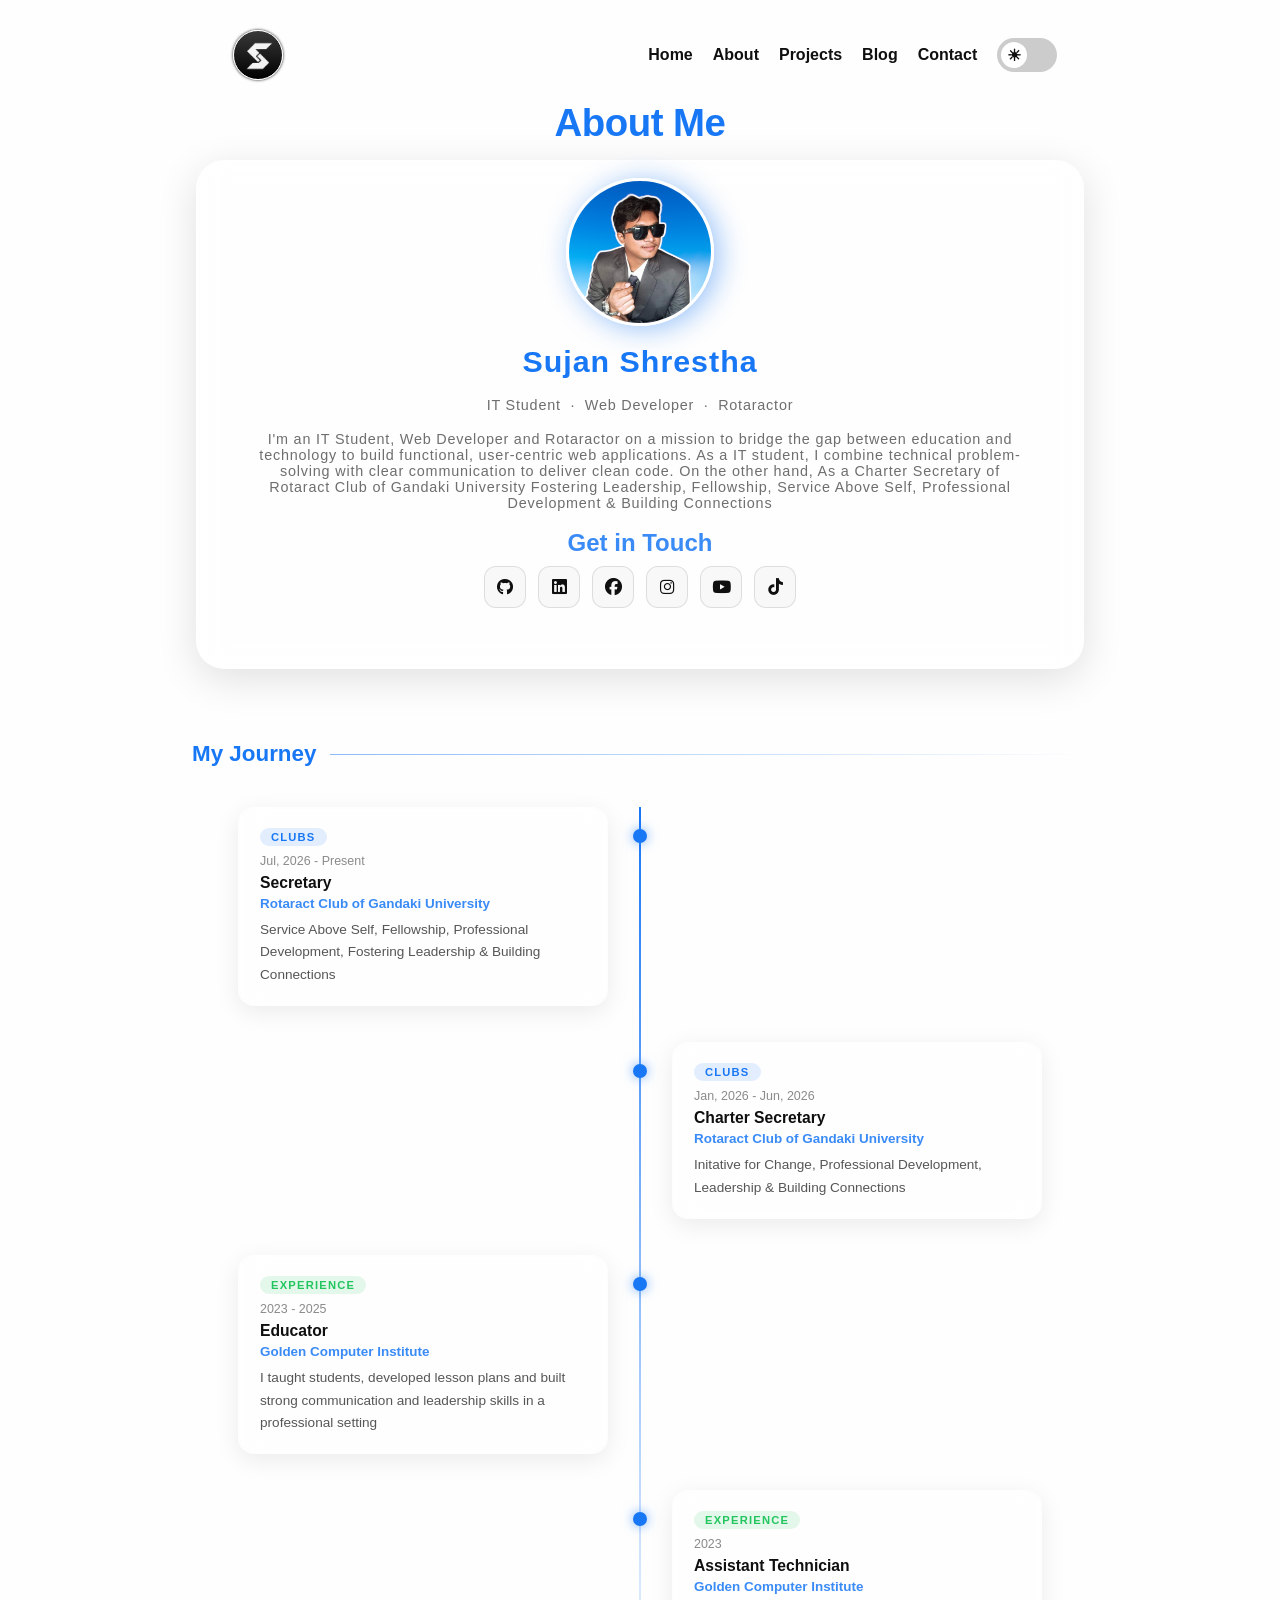
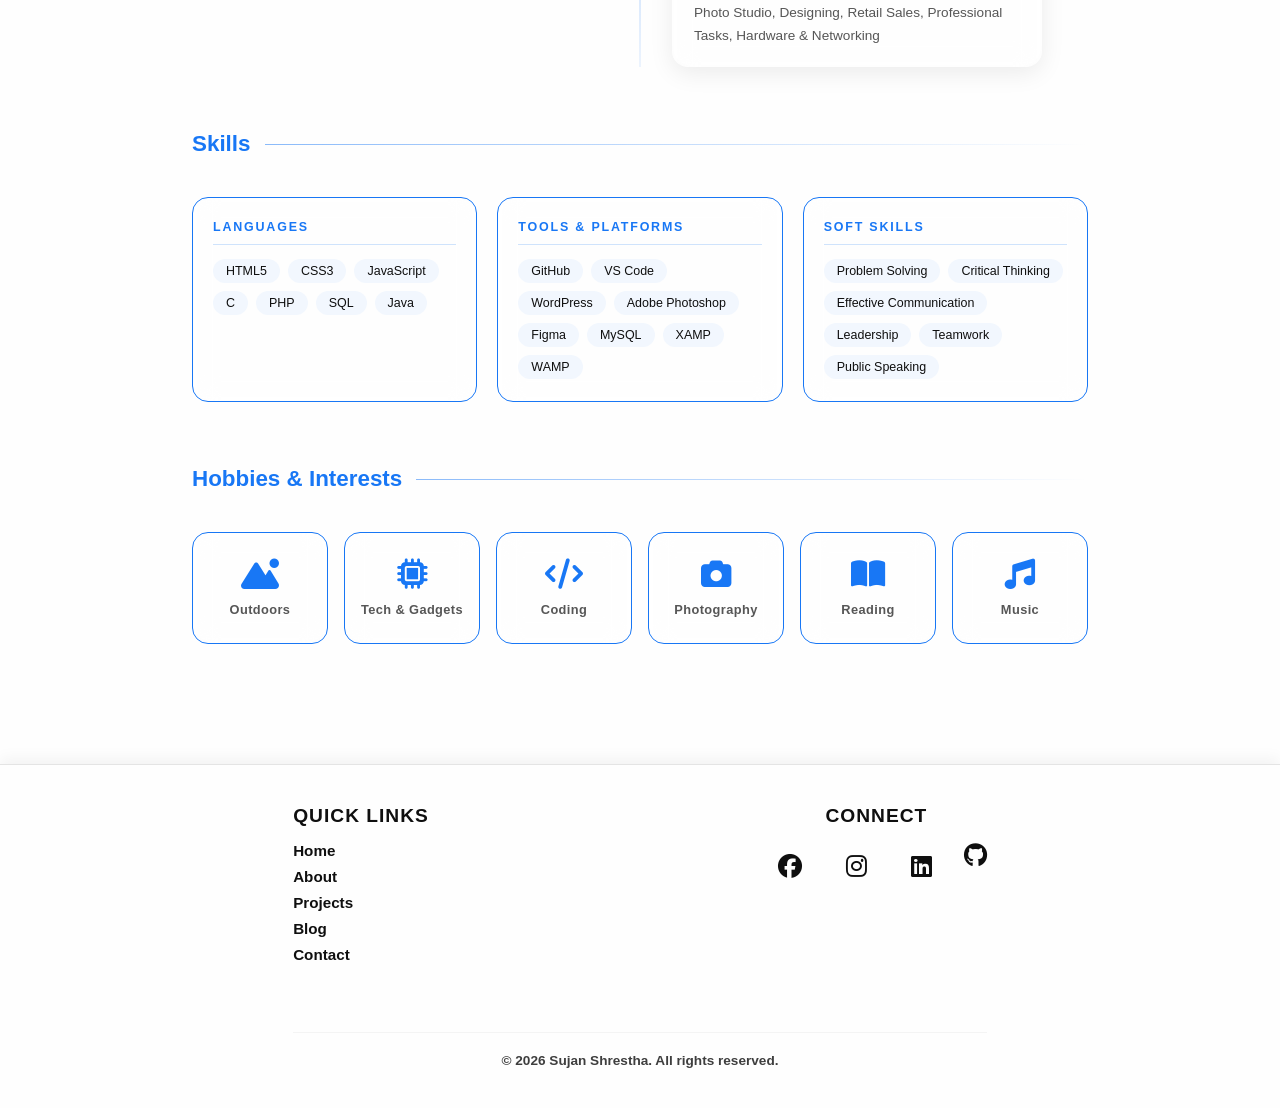
==== about.html @ b110b28b "Overall Updated" ====
<!DOCTYPE html>
<html lang="en">

<head>
    <meta charset="UTF-8">
    <meta name="viewport" content="width=device-width, initial-scale=1.0">
    <title>About | Sujan Shrestha</title>
    <meta name="description"
        content="Learn about Sujan Shrestha's education, work experience, technical training, and skills — from IT studies to web development and design.">
    <meta name="robots" content="index, follow">
    <link rel="canonical" href="https://ssujan.com.np/bio.html">

    <meta property="og:type" content="profile">
    <meta property="og:url" content="https://ssujan.com.np/bio.html">
    <meta property="og:site_name" content="Sujan Shrestha">
    <meta property="og:title" content="Sujan Shrestha | Bio, Education & Skills">
    <meta property="og:description"
        content="Learn about Sujan Shrestha's education, work experience, technical training, and skills.">
    <meta property="og:image" content="https://ssujan.com.np/assets/itssu.png">

    <meta name="twitter:card" content="summary_large_image">
    <meta name="twitter:url" content="https://ssujan.com.np/bio.html">
    <meta name="twitter:title" content="Sujan Shrestha | Bio, Education & Skills">
    <meta name="twitter:description"
        content="Learn about Sujan Shrestha's education, work experience, technical training, and skills.">
    <meta name="twitter:image" content="https://ssujan.com.np/assets/itssu.png">

    <link rel="icon" href="assets/newLogo.png">
    <link rel="stylesheet" href="style.css">
    <link rel="stylesheet" href="https://cdnjs.cloudflare.com/ajax/libs/font-awesome/6.5.1/css/all.min.css">
    <style>
        /* --- Bio Page --- */
        .bio-main {
            /* max-width: 920px; */
            margin: 0 auto;
            padding: 60px 15%;
        }

        .bio-hero {
            display: flex;
            justify-content: center;
            margin: 20px 0 72px 0;
        }

        .aboutHead {
            margin-top: -120px;
            text-align: center;
            font-weight: bold;
            font-size: 2.4rem;
            color: var(--accent-blue);
            letter-spacing: -0.5px;
            margin-bottom: 15px;
        }

        .bio-profile-card {
            display: flex;
            flex-direction: column;
            align-items: center;
            gap: 18px;
            padding: 60px 56px;
            background: rgba(255, 255, 255, 0.03);
            backdrop-filter: blur(14px);
            border: 1px solid rgba(255, 255, 255, 0.12);
            box-shadow: 0 10px 40px rgba(0, 0, 0, 0.12);
            border-radius: 28px;
            text-align: center;
            width: 100%;
            max-width: 888px;
        }

        /* Gradient ring around photo */
        .bio-avatar-ring {
            width: 148px;
            height: 148px;
            border-radius: 50%;
            box-shadow: 5px 3px 28px rgba(24, 119, 245, 0.45);
            flex-shrink: 0;
        }

        .bio-avatar-ring img {
            width: 100%;
            height: 100%;
            border-radius: 50%;
            object-fit: cover;
            border: 3px solid var(--bg-color);
            display: block;
        }

        .bio-profile-card h1 {
            font-family: Verdana, Geneva, Tahoma, sans-serif;
            font-size: 1.9rem;
            font-weight: bold;
            color: var(--accent-blue);
            letter-spacing: 1px;
            margin: 0;
        }

        .bio-tagline {
            font-size: 0.9rem;
            opacity: 0.6;
            letter-spacing: 0.8px;
            margin: 0;
        }

        /* Social icon row */
        .GetInTouch {
            font-size: 1.5rem;
            font-weight: bold;
            color: var(--accent-blue);
            font-weight: bold;
            opacity: 0.85;
            margin-bottom: -15px;
        }

        .bio-socials {
            display: flex;
            flex-wrap: wrap;
            gap: 12px;
            justify-content: center;
            margin-top: 6px;
        }

        .bio-socials a {
            display: flex;
            justify-content: center;
            align-items: center;
            width: 42px;
            height: 42px;
            border-radius: 12px;
            border: 1px solid rgba(128, 128, 128, 0.22);
            background: rgba(128, 128, 128, 0.05);
            font-size: 1.05rem;
            transition: all 0.3s ease;
            color: var(--text-color);
            font-weight: normal;
            text-decoration: none;
        }

        .bio-socials a:hover {
            transform: translateY(-4px);
            /* border-color: var(--accent-blue); */
            box-shadow: 0 6px 18px rgba(24, 119, 245, 0.28);
        }

        .bio-socials .fa-github, .fa-instagram, .fa-linkedin, .fa-youtube, .fa-facebook, .fa-tiktok {
            padding: 12px;
        }

        .bio-socials .fa-facebook:hover {
            color: var(--accent-blue);
        }

        .bio-socials .fa-linkedin:hover {
            color: var(--accent-blue);
        }

        .bio-socials .fa-youtube:hover {
            color: #ff0000;
        }

        .bio-socials .fa-github:hover {
            color: var(--text-color);
        }

        .bio-socials .fa-tiktok:hover {
            color: var(--text-color);
        }

        .bio-socials .fa-instagram:hover {
            background: linear-gradient(to right, #833ab4, #fd1d1d, #fcb045);
            -webkit-background-clip: text;
            background-clip: text;
            -webkit-text-fill-color: transparent;
        }

        /* ── Section Title ─────────────────────────── */
        .bio-section {
            margin-top: 64px;
        }

        .bio-section-title {
            font-family: Verdana, Geneva, Tahoma, sans-serif;
            font-size: 1.4rem;
            font-weight: bold;
            color: var(--accent-blue);
            margin-bottom: 40px;
            display: flex;
            align-items: center;
            gap: 14px;
        }

        .bio-section-title::after {
            content: '';
            flex: 1;
            height: 1px;
            background: linear-gradient(to right, rgba(24, 119, 245, 0.5), transparent);
        }

        /* ── Timeline ──────────────────────────────── */
        .bio-timeline {
            position: relative;
        }

        /* Center vertical line */
        .bio-timeline::before {
            content: '';
            position: absolute;
            left: 50%;
            top: 0;
            bottom: 0;
            width: 2px;
            background: linear-gradient(to bottom, var(--accent-blue), rgba(24, 119, 245, 0.08));
            transform: translateX(-50%);
        }

        .bio-timeline-item {
            display: flex;
            justify-content: flex-end;
            padding-right: calc(50% + 32px);
            margin-bottom: 36px;
            position: relative;
        }

        .bio-timeline-item:nth-child(even) {
            justify-content: flex-start;
            padding-right: 0;
            padding-left: calc(50% + 32px);
        }

        /* Dot on the line */
        .bio-timeline-item::before {
            content: '';
            position: absolute;
            left: 50%;
            top: 22px;
            width: 14px;
            height: 14px;
            border-radius: 50%;
            background: var(--accent-blue);
            box-shadow: 0 0 12px rgba(24, 119, 245, 0.6);
            transform: translateX(-50%);
            z-index: 1;
        }

        .bio-timeline-card {
            background: rgba(255, 255, 255, 0.03);
            backdrop-filter: blur(12px);
            -webkit-backdrop-filter: blur(12px);
            /* border: 1px solid rgba(255, 255, 255, 0.1); */
            border-radius: 16px;
            padding: 20px 22px;
            width: 100%;
            max-width: 370px;
            box-shadow: 0 6px 24px rgba(0, 0, 0, 0.08);
            transition: transform 0.3s ease, border-color 0.3s ease, box-shadow 0.3s ease;
        }

        .bio-timeline-card:hover {
            transform: translateY(-5px);
            border-color: var(--accent-blue);
            box-shadow: 0 14px 32px rgba(24, 119, 245, 0.2);
        }

        .bio-badge {
            display: inline-block;
            font-size: 0.7rem;
            font-weight: bold;
            letter-spacing: 1.2px;
            text-transform: uppercase;
            padding: 3px 11px;
            border-radius: 20px;
            margin-bottom: 8px;
        }

        .bio-badge-edu {
            background: rgba(24, 119, 245, 0.12);
            color: var(--accent-blue);
        }

        .bio-badge-training {
            background: rgba(131, 58, 180, 0.12);
            color: #a855f7;
        }

        .bio-badge-work {
            background: rgba(34, 197, 94, 0.12);
            color: #22c55e;
        }

        .bio-timeline-year {
            font-size: 0.78rem;
            opacity: 0.48;
            margin-bottom: 6px;
        }

        .bio-timeline-card h3 {
            font-family: Verdana, Geneva, Tahoma, sans-serif;
            font-size: 0.98rem;
            font-weight: bold;
            margin-bottom: 4px;
            color: var(--text-color);
        }

        .bio-timeline-org {
            font-size: 0.84rem;
            color: var(--accent-blue);
            font-weight: bold;
            opacity: 0.85;
            margin-bottom: 8px;
        }

        .bio-timeline-card p {
            font-size: 0.85rem;
            line-height: 1.65;
            opacity: 0.7;
            margin: 0;
        }

        /* ── Skills ────────────────────────────────── */
        .bio-skills-grid {
            display: grid;
            grid-template-columns: repeat(auto-fit, minmax(220px, 1fr));
            gap: 20px;
        }

        .bio-skill-group {
            background: rgba(255, 255, 255, 0.03);
            backdrop-filter: blur(12px);
            -webkit-backdrop-filter: blur(12px);
            border-radius: 16px;
            border: 1px solid rgba(255, 255, 255, 0.1);
            border-color: var(--accent-blue);
            padding: 22px 20px;
            transition: 0.3s ease;
        }
        
        .bio-skill-group:hover {            
            box-shadow: 0 8px 24px rgba(24, 119, 245, 0.14);
            transform: translateY(-2px);
        }
        
        .bio-skill-group h4 {
            font-family: Verdana, Geneva, Tahoma, sans-serif;
            font-size: 0.78rem;
            text-transform: uppercase;
            letter-spacing: 1.8px;
            color: var(--accent-blue);
            margin-bottom: 14px;
            padding-bottom: 10px;
            border-bottom: 1px solid rgba(24, 119, 245, 0.2);
        }

        .bio-pills {
            display: flex;
            flex-wrap: wrap;
            gap: 8px;
        }

        .bio-pill {
            font-size: 0.78rem;
            padding: 5px 13px;
            border-radius: 20px;
            /* border: 1px solid rgba(24, 119, 245, 0.28); */
            background: rgba(24, 119, 245, 0.05);
            color: var(--text-color);
            transition: all 0.22s ease;
            cursor: default;
            user-select: none;
        }

        .bio-pill:hover {
            background: rgba(24, 119, 245, 0.12);
            border-color: var(--accent-blue);
        }

        /* ── Hobbies ───────────────────────────────── */
        .bio-hobbies-grid {
            display: grid;
            grid-template-columns: repeat(auto-fit, minmax(130px, 1fr));
            gap: 16px;
        }

        .bio-hobby-card {
            background: rgba(255, 255, 255, 0.03);
            backdrop-filter: blur(12px);
            -webkit-backdrop-filter: blur(12px);
            border: 1px solid rgba(255, 255, 255, 0.1);
            border-color: var(--accent-blue);
            border-radius: 16px;
            padding: 26px 14px;
            text-align: center;
            transition: all 0.3s ease;
            cursor: default;
        }
        
        .bio-hobby-card:hover {
            box-shadow: 0 12px 28px rgba(24, 119, 245, 0.2);
            transform: translateY(-6px);
        }

        .bio-hobby-card i {
            font-size: 1.9rem;
            color: var(--accent-blue);
            margin-bottom: 12px;
            display: block;
            transition: transform 0.3s ease;
        }

        .bio-hobby-card:hover i {
            transform: scale(1.15);
        }

        .bio-hobby-card span {
            font-size: 0.8rem;
            font-weight: bold;
            opacity: 0.7;
            letter-spacing: 0.4px;
            display: block;
        }

        /* ── Scroll Animations ─────────────────────── */
        .fade-up {
            opacity: 0;
            transform: translateY(32px);
            transition: opacity 0.65s ease, transform 0.65s ease;
        }

        .fade-up.visible {
            opacity: 1;
            transform: translateY(0);
        }

        /* Staggered children */
        .stagger>* {
            opacity: 0;
            transform: translateY(20px);
            transition: opacity 0.5s ease, transform 0.5s ease;
        }

        .stagger.visible>*:nth-child(1) {
            transition-delay: 0.05s;
            opacity: 1;
            transform: translateY(0);
        }

        .stagger.visible>*:nth-child(2) {
            transition-delay: 0.12s;
            opacity: 1;
            transform: translateY(0);
        }

        .stagger.visible>*:nth-child(3) {
            transition-delay: 0.19s;
            opacity: 1;
            transform: translateY(0);
        }

        .stagger.visible>*:nth-child(4) {
            transition-delay: 0.26s;
            opacity: 1;
            transform: translateY(0);
        }

        .stagger.visible>*:nth-child(5) {
            transition-delay: 0.33s;
            opacity: 1;
            transform: translateY(0);
        }

        .stagger.visible>*:nth-child(6) {
            transition-delay: 0.40s;
            opacity: 1;
            transform: translateY(0);
        }

        .stagger.visible>*:nth-child(n+7) {
            transition-delay: 0.47s;
            opacity: 1;
            transform: translateY(0);
        }

        /* ── Dark Mode Overrides ────────────────────── */
        body.dark-mode .bio-profile-card,
        body.dark-mode .bio-timeline-card,
        body.dark-mode .bio-skill-group,
        body.dark-mode .bio-hobby-card {
            background: rgba(0, 0, 0, 0.28);
            border-color: rgba(255, 255, 255, 0.07);
        }

        /* ── Responsive — Tablet (≤ 768px) ─────────── */
        @media screen and (max-width: 768px) {
            .bio-main {
                padding: 32px 16px 64px;
            }

            .bio-profile-card {
                padding: 36px 28px;
                max-width: 100%;
            }

            /* Collapse timeline to left-side line */
            .bio-timeline::before {
                left: 24px;
                transform: none;
            }

            .bio-timeline-item,
            .bio-timeline-item:nth-child(even) {
                justify-content: flex-start;
                padding-right: 0;
                padding-left: 52px;
            }

            .bio-timeline-item::before,
            .bio-timeline-item:nth-child(even)::before {
                left: 18px;
                transform: none;
            }

            .bio-timeline-card {
                max-width: 100%;
            }

            .bio-hobbies-grid {
                grid-template-columns: repeat(auto-fit, minmax(110px, 1fr));
            }
        }

        /* Responsive — Mobile (≤ 480px) */
        @media screen and (max-width: 480px) {
            .bio-profile-card h1 {
                font-size: 1.5rem;
            }

            .bio-avatar-ring {
                width: 120px;
                height: 120px;
            }

            .bio-section-title {
                font-size: 1.15rem;
            }

            .bio-skills-grid {
                grid-template-columns: 1fr;
            }

            .bio-hobbies-grid {
                grid-template-columns: repeat(3, 1fr);
            }

            .bio-section {
                margin-top: 48px;
            }
        }
    </style>
</head>

<body>
    <div class="wrapper">
        <div id="header-placeholder"></div>

        <main class="bio-main">
            <section class="bio-hero fade-up">
                <div class="bio-profile-card">
                    <p class="aboutHead">About Me</p>
                    <div class="bio-avatar-ring">
                        <img src="assets/itssu.png" alt="Sujan Shrestha">
                    </div>
                    <h1>Sujan Shrestha</h1>
                    <p class="bio-tagline">IT Student &nbsp;·&nbsp; Web Developer &nbsp;·&nbsp; Rotaractor</p>
                    <p class="bio-tagline">I'm an IT Student, Web Developer and Rotaractor on a mission to bridge the
                        gap between education and technology to build functional, user-centric web applications. As a
                        IT student, I combine technical problem-solving with clear communication to deliver clean code.
                        On the other hand, As a Charter Secretary of Rotaract Club of Gandaki University Fostering Leadership, Fellowship, Service Above Self, Professional Development & Building Connections</p>
                        <p class="GetInTouch">Get in Touch</p>
                    <div class="bio-socials">
                        <a href="https://github.com/sujanshresthaofficial" target="_blank" title="GitHub">
                            <i class="fa-brands fa-github"></i>
                        </a>
                        <a href="https://www.linkedin.com/in/iamsujanshrestha" target="_blank" title="LinkedIn">
                            <i class="fa-brands fa-linkedin"></i>
                        </a>
                        <a href="https://www.facebook.com/mr.sujanshrestha" target="_blank" title="Facebook">
                            <i class="fa-brands fa-facebook"></i>
                        </a>                        
                        <a href="https://www.instagram.com/sujanshresthaofficial" target="_blank" title="Instagram">
                            <i class="fa-brands fa-instagram"></i>
                        </a>                        
                        <a href="https://www.youtube.com/@sujannshrestha" target="_blank" title="YouTube">
                            <i class="fa-brands fa-youtube"></i>
                        </a>  
                        <a href="https://tiktok.com/@sujan...shrestha" target="_blank" title="TikTok">
                            <i class="fa-brands fa-tiktok"></i>
                        </a>                      
                    </div>
                </div>
            </section>

            <section class="bio-section">
                <h2 class="bio-section-title fade-up">My Journey</h2>
                <div class="bio-timeline stagger">

                    <!-- Club 2 -->
                    <div class="bio-timeline-item">
                        <div class="bio-timeline-card">
                            <span class="bio-badge bio-badge-edu">Clubs</span>
                            <div class="bio-timeline-year">Jul, 2026 - Present</div>
                            <h3>Secretary</h3>
                            <div class="bio-timeline-org">Rotaract Club of Gandaki University</div>
                            <p>Service Above Self, Fellowship, Professional Development, Fostering Leadership & Building
                                Connections</p>
                        </div>
                    </div>

                    <!-- Club 1 -->
                    <div class="bio-timeline-item">
                        <div class="bio-timeline-card">
                            <span class="bio-badge bio-badge-edu">Clubs</span>
                            <div class="bio-timeline-year">Jan, 2026 - Jun, 2026</div>
                            <h3>Charter Secretary</h3>
                            <div class="bio-timeline-org">Rotaract Club of Gandaki University</div>
                            <p>Initative for Change, Professional Development, Leadership & Building Connections</p>
                        </div>
                    </div>

                    <!-- Education 3
                    <div class="bio-timeline-item">
                        <div class="bio-timeline-card">
                            <span class="bio-badge bio-badge-edu">Education</span>
                            <div class="bio-timeline-year">2025 - Present</div>
                            <h3>Bachelor of Information Technology</h3>
                            <div class="bio-timeline-org">Gandaki University</div>
                            <p>Studying core engineering principles, network administration, database management and
                                modern web technologies</p>
                        </div>
                    </div> -->

                    <!-- Education 2
                    <div class="bio-timeline-item">
                        <div class="bio-timeline-card">
                            <span class="bio-badge bio-badge-edu">Education</span>
                            <div class="bio-timeline-year">2023 - 2025</div>
                            <h3>SLC - Management</h3>
                            <div class="bio-timeline-org">Nirmal Secondary School</div>
                            <p>Completed Higher Secondary Education with a focus on Management, specializing in
                                Accounting and Computer Science</p>
                        </div>
                    </div> -->

                    <!-- Work Experience 2 -->
                    <div class="bio-timeline-item">
                        <div class="bio-timeline-card">
                            <span class="bio-badge bio-badge-work">Experience</span>
                            <div class="bio-timeline-year">2023 - 2025</div>
                            <h3>Educator</h3>
                            <div class="bio-timeline-org">Golden Computer Institute</div>
                            <p>I taught students, developed lesson plans and built strong communication and leadership
                                skills in a professional setting</p>
                        </div>
                    </div>

                    <!-- Training 2
                    <div class="bio-timeline-item">
                        <div class="bio-timeline-card">
                            <span class="bio-badge bio-badge-training">Training</span>
                            <div class="bio-timeline-year">2023</div>
                            <h3>Accounting Package</h3>
                            <div class="bio-timeline-org">Golden Computer Institute</div>
                            <p>Tally ERP, FinPro ERP, FinAcct, Excel</p>
                        </div>
                    </div> -->


                    <!-- Work Experience 1 -->
                    <div class="bio-timeline-item">
                        <div class="bio-timeline-card">
                            <span class="bio-badge bio-badge-work">Experience</span>
                            <div class="bio-timeline-year">2023</div>
                            <h3>Assistant Technician</h3>
                            <div class="bio-timeline-org">Golden Computer Institute</div>
                            <p>Photo Studio, Designing, Retail Sales, Professional Tasks, Hardware & Networking</p>
                        </div>
                    </div>

                    <!-- Training 1
                    <div class="bio-timeline-item">
                        <div class="bio-timeline-card">
                            <span class="bio-badge bio-badge-training">Training</span>
                            <div class="bio-timeline-year">2023</div>
                            <h3>Graphics Designing</h3>
                            <div class="bio-timeline-org">Golden Computer Institute</div>
                            <p>Adobe Photoshop, Macromedia FreeHand, Adobe PageMaker</p>
                        </div>
                    </div> -->

                    <!-- Education 1
                    <div class="bio-timeline-item">
                        <div class="bio-timeline-card">
                            <span class="bio-badge bio-badge-edu">Education</span>
                            <div class="bio-timeline-year">2021 - 2023</div>
                            <h3>SEE</h3>
                            <div class="bio-timeline-org">Jana Jukta Secondary School</div>
                            <p>Completed Secondary Education with specialized coursework in Accounting and Optional
                                Mathematics.</p>
                        </div>
                    </div> -->

                </div>
            </section>

            <section class="bio-section">
                <h2 class="bio-section-title fade-up">Skills</h2>
                <div class="bio-skills-grid stagger">

                    <div class="bio-skill-group">
                        <h4>Languages</h4>
                        <div class="bio-pills">
                            <span class="bio-pill">HTML5</span>
                            <span class="bio-pill">CSS3</span>
                            <span class="bio-pill">JavaScript</span>
                            <span class="bio-pill">C</span>
                            <span class="bio-pill">PHP</span>
                            <span class="bio-pill">SQL</span>
                            <span class="bio-pill">Java</span>
                        </div>
                    </div>

                    <div class="bio-skill-group">
                        <h4>Tools & Platforms</h4>
                        <div class="bio-pills">
                            <span class="bio-pill">GitHub</span>
                            <span class="bio-pill">VS Code</span>
                            <span class="bio-pill">WordPress</span>
                            <span class="bio-pill">Adobe Photoshop</span>
                            <span class="bio-pill">Figma</span>
                            <span class="bio-pill">MySQL</span>
                            <span class="bio-pill">XAMP</span>
                            <span class="bio-pill">WAMP</span>

                        </div>
                    </div>

                    <div class="bio-skill-group">
                        <h4>Soft Skills</h4>
                        <div class="bio-pills">
                            <span class="bio-pill">Problem Solving</span>
                            <span class="bio-pill">Critical Thinking</span>
                            <span class="bio-pill">Effective Communication</span>
                            <span class="bio-pill">Leadership</span>
                            <span class="bio-pill">Teamwork</span>
                            <span class="bio-pill">Public Speaking</span>
                        </div>
                    </div>

                </div>
            </section>

            <section class="bio-section">
                <h2 class="bio-section-title fade-up">Hobbies &amp; Interests</h2>
                <div class="bio-hobbies-grid stagger">

                    <div class="bio-hobby-card">
                        <i class="fa-solid fa-mountain-sun"></i>
                        <span>Outdoors</span>
                    </div>
                    <div class="bio-hobby-card">
                        <i class="fa-solid fa-microchip"></i>
                        <span>Tech & Gadgets</span>
                    </div>
                    <div class="bio-hobby-card">
                        <i class="fa-solid fa-code"></i>
                        <span>Coding</span>
                    </div>
                    <div class="bio-hobby-card">
                        <i class="fa-solid fa-camera"></i>
                        <span>Photography</span>
                    </div>
                    <div class="bio-hobby-card">
                        <i class="fa-solid fa-book-open"></i>
                        <span>Reading</span>
                    </div>
                    <div class="bio-hobby-card">
                        <i class="fa-solid fa-music"></i>
                        <span>Music</span>
                    </div>

                </div>
            </section>

        </main>

        <div id="footer-placeholder"></div>
    </div>

    <script src="javascript.js"></script>
    <script>
        /* ── Scroll-triggered Fade-up Animations ── */
        (function () {
            const targets = document.querySelectorAll('.fade-up, .stagger');

            if (!targets.length) return;

            const observer = new IntersectionObserver(
                function (entries) {
                    entries.forEach(function (entry) {
                        if (entry.isIntersecting) {
                            entry.target.classList.add('visible');
                            observer.unobserve(entry.target); // fire once
                        }
                    });
                },
                { threshold: 0.12 }
            );

            targets.forEach(function (el) {
                observer.observe(el);
            });
        })();

        // 1. Disable Right-Click (Context Menu)
        document.addEventListener('contextmenu', event => event.preventDefault());

        // 2. Block Keyboard Shortcuts for Inspect Element and View Source
        document.onkeydown = function (e) {
            // Block F12 (DevTools) 
            if (e.keyCode == 123) {
                return false;
            }

            // Block Ctrl+Shift+I (Inspect)
            if (e.ctrlKey && e.shiftKey && e.keyCode == 'I'.charCodeAt(0)) {
                return false;
            }

            // Block Ctrl+Shift+J (Console)
            if (e.ctrlKey && e.shiftKey && e.keyCode == 'J'.charCodeAt(0)) {
                return false;
            }

            // Block Ctrl+Shift+C (Element Selector)
            if (e.ctrlKey && e.shiftKey && e.keyCode == 'C'.charCodeAt(0)) {
                return false;
            }

            // Block Ctrl+U (View Source)
            if (e.ctrlKey && e.keyCode == 'U'.charCodeAt(0)) {
                return false;
            }
        };

        // 2. Disable Copy, Cut, and Paste
        document.addEventListener('copy', (e) => {
            e.preventDefault();
            alert("Copying content is disabled!");
        });
        document.addEventListener('cut', (e) => e.preventDefault());

        // 3. Block Keyboard Shortcuts
        document.onkeydown = function (e) {
            // Block F12
            if (e.keyCode == 123) return false;

            // Block Ctrl+C (Copy), Ctrl+V (Paste), Ctrl+X (Cut), Ctrl+A (Select All)
            if (e.ctrlKey && (e.keyCode === 169 || e.keyCode === 86 || e.keyCode === 88 || e.keyCode === 65)) {
                return false;
            }

            // Block Ctrl+Shift+I (Inspect)
            if (e.ctrlKey && e.shiftKey && e.keyCode == 'I'.charCodeAt(0)) return false;

            // Block Ctrl+Shift+J (Console)
            if (e.ctrlKey && e.shiftKey && e.keyCode == 'J'.charCodeAt(0)) return false;
            
            // Block Ctrl+Shift+C (Inspect)
            if (e.ctrlKey && e.shiftKey && e.keyCode == 'C'.charCodeAt(0)) return false;

            // Block Ctrl+U (View Source)
            if (e.ctrlKey && e.keyCode == 'U'.charCodeAt(0)) return false;
        };
    </script>
</body>

</html>
---- style.css ----
/* style.css */
/* --- Global Reset & Design Foundations --- */
* {
    margin: 0;
    padding: 0;
    box-sizing: border-box;
    font-family: 'Segoe UI', Tahoma, Geneva, Verdana, sans-serif;
}

:root {
    --bg-color: #fefefe;
    --text-color: #0f0f0f;
    --accent-blue: #1877f5;
    --card-bg: rgba(0, 0, 0, 0.03);
    --border-color: rgba(0, 0, 0, 0.08);
    --transition-speed: 0.3s ease;
}

body.dark-mode {
    --bg-color: #0f0f0f;
    --text-color: #fefefe;
    --accent-blue: #1877f5;
    --card-bg: rgba(255, 255, 255, 0.04);
    --border-color: rgba(255, 255, 255, 0.12);
}

body {
    background-color: var(--bg-color);
    color: var(--text-color);
    transition: background-color var(--transition-speed), color var(--transition-speed);
    overflow-x: hidden;
}

a {
    text-decoration: none;
    color: var(--text-color);
    transition: color var(--transition-speed);
}

/* --- Dark Mode Toggle Switch --- */
.switch {
    position: relative;
    display: inline-block;
    width: 60px;
    height: 34px;
}

.switch input {
    opacity: 0;
    width: 0;
    height: 0;
}

.slider {
    position: absolute;
    cursor: pointer;
    top: 0;
    left: 0;
    right: 0;
    bottom: 0;
    background-color: #ccc;
    transition: .4s;
    border-radius: 34px;
}

.slider:before {
    position: absolute;
    content: "☀︎";
    height: 26px;
    width: 26px;
    left: 4px;
    bottom: 4px;
    background-color: white;
    transition: .4s;
    border-radius: 50%;
    display: flex;
    justify-content: center;
    align-items: center;
}

input:checked+.slider:before {
    transform: translateX(26px);
    content: "⏾";
    background-color: #121212;
    color: white;
}


/* --- Desktop Header Adjustments --- */
.header {
    display: flex;
    justify-content: space-around;
    align-items: center;
    padding: 30px 40px 0;
    position: relative;
}

.logo {
    margin-left: 10px;
    height: 50px;
    width: 50px;
    border-radius: 50%;
    box-shadow: 0 0 3px var(--text-color);
    border: #fff 1px solid;
    background: linear-gradient(to bottom, #393939, #000000);
}

.navigation {
    display: flex;
    align-items: center;
    list-style: none;
    font-weight: bold;
    gap: 20px;
}

.nav li a:hover {
    color: var(--accent-blue);
}

.nav li a {
    transition: color 0.3s ease;
}


/* --- Professional Footer Styling --- */
.footer {
    margin-top: 60px;
    padding: 40px 20px;
    display: flex;
    align-items: center;
    justify-content: center;
    font-weight: bold;
    background-color: var(--bg-color);
    border-top: 1px solid rgba(0, 0, 0, 0.1);
    box-shadow: 0 -5px 15px rgba(0, 0, 0, 0.05);
}

body.dark-mode .footer {
    border-top: 1px solid rgba(255, 255, 255, 0.1);
}

.footer-container {
    max-width: 1200px;
    margin: 0 auto;
    display: flex;
    flex-wrap: wrap;
    justify-content: space-between;
    gap: 30px;
    text-align: center;
}

.footer-section h4 {
    margin-bottom: 15px;
    font-size: 1.2rem;
    text-transform: uppercase;
    letter-spacing: 1px;
}

.footer-links {
    list-style: none;
    padding: 0;
    text-align: left;
}

.footer-links li {
    margin-bottom: 8px;
}

.footer-links a {
    font-weight: bold;
    font-size: 0.95rem;
    transition: color 0.3s ease;
}

.footer-links a:hover {
    color: var(--accent-blue);
}

.footer-socials {
    display: flex;
    gap: 20px;
    justify-content: center;
    font-size: 1.5rem;
}

.footer-socials a {
    transition: transform 0.3s ease, color 0.3s ease;
}

.footer-socials a:hover {
    transform: translateY(-3px);
    color: var(--accent-blue);
}

.footer-bottom {
    width: 100%;
    margin-top: 30px;
    padding-top: 20px;
    border-top: 1px solid rgba(0, 0, 0, 0.05);
    font-size: 0.85rem;
    opacity: 0.8;
}


/* --- Emergent & Vibrant Landing Styles --- */
.hero-container {
    padding: 60px 15%;
    display: flex;
    justify-content: space-between;
    align-items: center;
    gap: 40px;
    min-height: 75vh;
}

.hero-content {
    flex: 1;
    max-width: 600px;
}

.hero-content .name {
    font-size: 3.4rem;
    font-weight: 800;
    color: var(--accent-blue);
    line-height: 1.2;
    margin: 15px 0 25px 0;
    letter-spacing: -1px;
}

.hero-content .subName {
    font-size: 1.3rem;
    font-weight: 700;
    display: flex;
    align-items: center;
}

#typewriter {
    color: var(--accent-blue);
    padding-left: 6px;
}

.cursor {
    animation: blink 0.8s infinite;
}

@keyframes blink {

    0%,
    100% {
        opacity: 1;
    }

    50% {
        opacity: 0;
    }
}

.hero-content .intro {
    font-size: 1.05rem;
    line-height: 1.7;
    opacity: 0.85;
    margin-bottom: 35px;
}

.hero-cta-group {
    display: flex;
    gap: 15px;
}

.btn-primary, .btn-secondary {
    padding: 12px 28px;
    border-radius: 30px;
    font-size: 14px;
    font-weight: bold;
    display: inline-block;
    transition: all var(--transition-speed);
}

.btn-primary {
    background-color: var(--accent-blue);
    color: #fff;
}

.btn-primary:hover {
    transform: translateY(-2px);
    box-shadow: 0 8px 20px rgba(24, 119, 245, 0.35);
}

.btn-secondary {
    border: 2px solid var(--border-color);
    color: var(--text-color);
}

.btn-secondary:hover {
    background-color: var(--card-bg);
}

.hero-image-wrapper {
    flex: 1;
    display: flex;
    justify-content: center;
}

.hero-image-blob {
    width: 380px;
    height: 380px;
    border-radius: 40% 60% 70% 30% / 40% 50% 60% 50%;
    overflow: hidden;
    box-shadow: 0 15px 35px rgba(24, 119, 245, 0.25);
    background: var(--accent-blue);
    animation: morphingBlob 8s ease-in-out infinite;
}

.hero-image-blob img {
    width: 100%;
    height: 100%;
    object-fit: cover;
}

@keyframes morphingBlob {

    0%,
    100% {
        border-radius: 40% 60% 70% 30% / 40% 50% 60% 50%;
    }

    50% {
        border-radius: 60% 40% 30% 70% / 50% 60% 40% 60%;
    }
}

/* --- What I Do / Vibrant Visual Cards Grid --- */
.vibrant-showcase-section {
    padding: 60px 15%;
    background: var(--card-bg);
}

.section-main-title {
    text-align: center;
    font-size: 1.8rem;
    letter-spacing: 2px;
    color: var(--accent-blue);
    margin-bottom: 40px;
}

.vibrant-grid {
    display: grid;
    grid-template-columns: repeat(auto-fit, minmax(280px, 1fr));
    gap: 30px;
}

.vibrant-card {
    background: var(--bg-color);
    border-radius: 20px;
    overflow: hidden;
    position: relative;
    box-shadow: 0 10px 30px rgba(0, 0, 0, 0.04);
    border: 1px solid var(--border-color);
    transition: transform var(--transition-speed), box-shadow var(--transition-speed);
}

.vibrant-card:hover {
    transform: translateY(-5px);
    box-shadow: 0 15px 35px rgba(24, 119, 245, 0.15);
}

.card-image-bg {
    height: 160px;
    background-size: cover;
    background-position: center;
    opacity: 15.15;
    filter: grayscale(30%);
}

.vibrant-card-content {
    padding: 30px;
    position: relative;
    margin-top: -60px;
}

.vibrant-card-content i {
    font-size: 2rem;
    color: var(--accent-blue);
    background: var(--bg-color);
    width: 60px;
    height: 60px;
    display: flex;
    align-items: center;
    justify-content: center;
    border-radius: 15px;
    box-shadow: 0 5px 15px rgba(0, 0, 0, 0.08);
    margin-bottom: 15px;
}

/* --- Project Showcase Section --- */
.project-showcase-section {
    padding: 80px 8%;
}

.polymorph {
    font-size: 2rem;
    text-align: center;
    margin-bottom: 40px;
    letter-spacing: 1.5px;
}

.poly {
    color: var(--text-color);
}

.morph {
    color: var(--accent-blue);
    margin-left: 8px;
}








/* --- Projects Page --- */
.container {
    padding: 60px 20px;
    text-align: center;
}

.project-container {
    display: flex;
    flex-wrap: wrap;
    justify-content: center;
    gap: 40px;
    margin-top: 50px;
}

.project-card {
    position: relative;
    padding: 30px;
    /* Soft Glassmorphism */
    background: rgba(255, 255, 255, 0.03);
    backdrop-filter: blur(12px);
    -webkit-backdrop-filter: blur(12px);
    border: 1px solid rgba(255, 255, 255, 0.1);

    /* Subtle glow instead of heavy shadow */
    box-shadow: 0 8px 32px 0 rgba(0, 0, 0, 0.3);
    border-radius: 20px;
    transition: all 0.4s cubic-bezier(0.175, 0.885, 0.32, 1.275);
    width: auto;
    overflow: hidden;
}

/* Add a subtle shine effect to the top of the card */
.project-card::before {
    content: "";
    position: absolute;
    top: 0;
    left: 0;
    width: 100%;
    height: 100%;
    background: linear-gradient(135deg, rgba(255, 255, 255, 0.1) 0%, transparent 100%);
    pointer-events: none;
}

.project-card:hover {
    transform: translateY(-10px);
    /* Neon glow effect on hover */
    box-shadow: 0 15px 30px rgba(24, 119, 245, 0.4);
}

.project-title {
    font-size: 1.5rem;
    margin-bottom: 12px;
    font-weight: bold;
    color: var(--text-color);
}

.project-description {
    font-size: 0.95rem;
    opacity: 0.8;
    line-height: 1.5;
    margin-bottom: 20px;
}

.project-link {
    display: flex;
    /* Changed from inline-block for better alignment */
    justify-content: center;
    align-items: center;
    margin: 15px auto 0;
    width: fit-content;
    color: var(--accent-blue);
    border: var(--accent-blue) 1.5px solid;
    border-radius: 12px;
    padding: 10px 20px;
    font-size: 0.9rem;
    letter-spacing: 0.5px;
    text-transform: uppercase;
    transition: all 0.3s ease;
    background: transparent;
}

.project-link:hover {
    background-color: var(--accent-blue);
    color: #ffffff;
    /* Contrast better with blue than --bg-color */
    box-shadow: 0 5px 15px rgba(24, 119, 245, 0.4);
    transform: scale(1.05);
}

/* Dark Mode adjustment for cards */
body.dark-mode .project-card {
    background: rgba(15, 15, 15, 0.6);
    border: 1px solid rgba(255, 255, 255, 0.05);
}







/* --- Creative Platform & Poetry Hub Styles --- */
.creative-main-container {
    padding: 40px 8% 80px;
    max-width: 1200px;
    margin: 0 auto;
}

.creative-header-intro {
    text-align: center;
    margin-bottom: 50px;
}

.creative-header-intro h1 {
    font-size: 2.5rem;
    color: var(--accent-blue);
    letter-spacing: -0.5px;
    margin-bottom: 15px;
}

.creative-header-intro p {
    font-size: 1.1rem;
    opacity: 0.8;
    max-width: 600px;
    margin: 0 auto 30px;
    line-height: 1.6;
}

.creative-filter-bar {
    display: flex;
    justify-content: center;
    gap: 12px;
}

.filter-btn {
    padding: 8px 22px;
    border-radius: 20px;
    border: 1px solid var(--border-color);
    background: transparent;
    color: var(--text-color);
    cursor: pointer;
    font-weight: 600;
    transition: all var(--transition-speed);
}

.filter-btn.active,
.filter-btn:hover {
    background: var(--accent-blue);
    color: #fff;
    border-color: var(--accent-blue);
}

.creative-gallery-grid {
    display: grid;
    grid-template-columns: repeat(auto-fit, minmax(340px, 1fr));
    gap: 30px;
}

.creative-post-card {
    background: var(--card-bg);
    border: 1px solid var(--border-color);
    border-radius: 18px;
    overflow: hidden;
    display: flex;
    flex-direction: column;
}

.post-media-box {
    height: 200px;
    position: relative;
    overflow: hidden;
}

.post-media-box img {
    width: 100%;
    height: 100%;
    object-fit: cover;
    transition: transform var(--transition-speed);
}

.creative-post-card:hover .post-media-box img {
    transform: scale(1.04);
}

.post-category-tag {
    position: absolute;
    top: 15px;
    left: 15px;
    background: var(--accent-blue);
    color: #fff;
    padding: 4px 14px;
    font-size: 0.75rem;
    font-weight: 700;
    border-radius: 30px;
    text-transform: uppercase;
}

.post-body-info {
    padding: 25px;
    display: flex;
    flex-direction: column;
    flex: 1;
}

.post-meta-timeline {
    display: flex;
    gap: 15px;
    font-size: 0.8rem;
    opacity: 0.6;
    margin-bottom: 12px;
}

.post-body-info h3 {
    font-size: 1.3rem;
    margin-bottom: 10px;
    line-height: 1.4;
}

.post-snippet-preview {
    font-size: 0.92rem;
    line-height: 1.6;
    opacity: 0.8;
    margin-bottom: 20px;
    flex: 1;
}

.btn-read-more {
    background: transparent;
    border: none;
    color: var(--accent-blue);
    font-weight: 700;
    cursor: pointer;
    display: inline-flex;
    align-items: center;
    gap: 6px;
    align-self: flex-start;
}

/* --- Elegant Reading Overlay Modal --- */
.creative-modal-overlay {
    position: fixed;
    top: 0;
    left: 0;
    width: 100%;
    height: 100%;
    background: rgba(0, 0, 0, 0.6);
    backdrop-filter: blur(5px);
    display: flex;
    align-items: center;
    justify-content: center;
    opacity: 0;
    pointer-events: none;
    transition: opacity var(--transition-speed);
    z-index: 1000;
}

.creative-modal-overlay.active-target {
    opacity: 1;
    pointer-events: auto;
}

.creative-modal-window {
    background: var(--bg-color);
    border: 1px solid var(--border-color);
    padding: 40px;
    border-radius: 24px;
    max-width: 600px;
    width: 90%;
    max-height: 85vh;
    overflow-y: auto;
    position: relative;
}

.close-modal-trigger {
    position: absolute;
    top: 20px;
    right: 25px;
    font-size: 2rem;
    cursor: pointer;
    opacity: 0.6;
}

.close-modal-trigger:hover {
    opacity: 1;
}

.modal-header-meta {
    display: flex;
    align-items: center;
    gap: 15px;
    margin-bottom: 15px;
}

.modal-divider {
    border: none;
    height: 1px;
    background: var(--border-color);
    margin: 20px 0;
}

.modal-text-content {
    font-size: 1.05rem;
    line-height: 1.8;
    opacity: 0.9;
}







/* --- Contact Page --- */
.contact-getInTouch {
    display: flex;
    flex-wrap: wrap;
    align-items: center;
    justify-content: center;
    gap: 50px;
    padding: 40px;
}

.with-contactSujanShrestha {
    margin-top: 60px;
    display: flex;
    justify-content: center;
    font-weight: bold;
    font-size: 30px;
}

.contactPageHead {
    display: flex;
    justify-content: center;
    padding: 20px;
    font-size: 25px;
    font-weight: bold;
}

form {
    padding: 40px;
    border-radius: 20px;
    box-shadow: 0 0 15px var(--accent-blue);
    background: rgba(255, 255, 255, 0.02);
    backdrop-filter: blur(10px);
    -webkit-backdrop-filter: blur(10px);
    border: 1px solid rgba(255, 255, 255, 0.1);
    box-shadow: 0 15px 35px rgba(0, 0, 0, 0.2), 0 0 15px rgba(24, 119, 245, 0.2);
    display: flex;
    flex-direction: column;
    gap: 15px;
    transition: box-shadow 0.3s ease;
}

form:focus-within {
    box-shadow: 0 15px 35px rgba(0, 0, 0, 0.3),
        0 0 25px rgba(24, 119, 245, 0.4);
}

form input {
    padding: 14px;
    width: 330px;
    border: 1px solid rgba(128, 128, 128, 0.3);
    border-radius: 12px;
    background: rgba(255, 255, 255, 0.05);
    color: var(--text-color);
    font-size: 1rem;
    transition: all 0.3s cubic-bezier(0.4, 0, 0.2, 1);
}

/* --- New Phone Input Layout Styles --- */

/* Ensures the phone container stays the exact width of your other form inputs */
.phone-row-wrapper {
    width: 330px;
}

/* Replicates your form input style onto a unified container */
.phone-container {
    display: flex;
    align-items: center;
    border: 1px solid rgba(128, 128, 128, 0.3);
    border-radius: 12px;
    background: rgba(255, 255, 255, 0.05);
    transition: all 0.3s cubic-bezier(0.4, 0, 0.2, 1);
    box-sizing: border-box;
}

/* Strips styling off the select box to blend cleanly */
.phone-container select {
    background: transparent;
    color: var(--text-color, #ffffff);
    border: none;
    outline: none;
    font-size: 1rem;
    padding: 14px 0 14px 14px;
    cursor: pointer;
}

/* Ensures select options are legible even against dark themes */
.phone-container select option {
    background-color: #1e293b;
    color: #ffffff;
}

/* Cleans up the inner input field inside the container */
.phone-container input {
    background: transparent !important;
    border: none !important;
    border-radius: 0 !important;
    padding: 14px !important;
    width: 100% !important;
    transform: none !important;
    box-shadow: none !important;
}

/* Moves your smooth focus effect to the container wrapper */
.phone-container:focus-within {
    outline: none;
    border-color: var(--accent-blue);
    background: rgba(24, 119, 245, 0.05);
    transform: translateY(-2px);
    box-shadow: 0 5px 15px rgba(24, 119, 245, 0.2);
}

form textarea {
    padding: 14px;
    min-width: 330px;
    max-width: 330px;
    min-height: 50px;
    resize: none;
    field-sizing: content;
    border: 1px solid rgba(128, 128, 128, 0.3);
    border-radius: 12px;
    background: rgba(255, 255, 255, 0.05);
    color: var(--text-color);
    font-size: 1rem;
    transition: all 0.3s cubic-bezier(0.4, 0, 0.2, 1);
}

.char-count {
    display: flex;
    justify-content: right;
    align-items: center;
    padding: 5px;
}

.warning-msg {
    margin-top: 5px;
    margin-right: 45%;
    display: none;
    color: #ffa500;
    opacity: 0.8;
    font-size: 0.8rem;
    font-weight: bold;
    transition: color 0.3s ease;
}

.reach-msg {
    margin-top: 5px;
    margin-right: 45%;
    display: none;
    color: #ff4d4d;
    opacity: 0.8;
    font-size: 0.8rem;
    font-weight: bold;
    transition: color 0.3s ease;
}

.char-counter {
    font-size: 0.8rem;
    text-align: right;
    margin-top: 5px;
    color: var(--accent-blue);
    font-weight: bold;
    opacity: 0.8;
    margin-bottom: 0px;
    transition: color 0.3s ease;
}

form input:focus,
form textarea:focus {
    outline: none;
    border-color: var(--accent-blue);
    background: rgba(24, 119, 245, 0.05);
    transform: translateY(-2px);
    box-shadow: 0 5px 15px rgba(24, 119, 245, 0.2);
}

.button-submit {
    display: flex;
    justify-content: center;
    margin-top: 10px;
}

.submit {
    cursor: pointer;
    padding: 14px 40px;
    border: none;
    border-radius: 12px;
    background: linear-gradient(135deg, var(--accent-blue), #60a5fa);
    color: #ffffff;
    font-weight: bold;
    font-size: 1rem;
    letter-spacing: 1px;
    transition: all 0.4s ease;
    box-shadow: 0 4px 15px rgba(24, 119, 245, 0.3);
}

.submit:hover {
    transform: translateY(-3px) scale(1.02);
    box-shadow: 0 8px 25px rgba(24, 119, 245, 0.5);
    filter: brightness(1.1);
}

.submit:active {
    transform: translateY(0) scale(0.98);
}

/* --- Clean Responsive Breakpoints --- */
@media (max-width: 968px) {
    .hero-container {
        flex-direction: column-reverse;
        text-align: center;
        padding-top: 20px;
    }

    .hero-content {
        display: flex;
        flex-direction: column;
        align-items: center;
    }

    .hero-cta-group {
        justify-content: center;
    }

    .hero-image-blob {
        width: 280px;
        height: 280px;
    }

    .hero-content .name {
        font-size: 2.4rem;
    }
}

@media (max-width: 768px) {
    .header {
        padding: 15px 5%;
    }

    .menu-toggle {
        display: block;
        cursor: pointer;
    }

    .nav {
        position: fixed;
        right: -100%;
        top: 0;
        width: 280px;
        height: 100vh;
        background: var(--bg-color);
        border-left: 1px solid var(--border-color);
        display: flex;
        flex-direction: column;
        justify-content: center;
        align-items: center;
        transition: 0.4s cubic-bezier(0.1, 0.9, 0.2, 1);
    }

    .nav.active {
        right: 0;
    }

    .navigation {
        flex-direction: column;
        gap: 30px;
    }
}

/* --- Desktop Reset --- */
.menu-toggle {
    display: none;
    flex-direction: column;
    cursor: pointer;
    gap: 6px;
    z-index: 1100;
    /* Ensure it's above the menu drawer */
}

.bar {
    width: 30px;
    height: 3px;
    background-color: var(--text-color);
    transition: all 0.3s ease;
    border-radius: 2px;
}

/* --- Mobile Menu & Glass Effect --- */
@media screen and (max-width: 768px) {
    .hero-container {
        flex-direction: column-reverse;
        text-align: start;
    }

    .header {
        flex-direction: column;
        gap: 20px;
        padding: 20px;
        /* Tighter padding for mobile */
    }

    .logo {
        position: absolute;
        top: 20px;
        left: 20px;
    }

    .menu-toggle {
        display: flex;
        position: absolute;
        /* Scrolls with the page by default */
        top: 30px;
        right: 30px;
        z-index: 1100;
        transition: transform 0.3s ease;
    }

    /* When menu is open, make the CROSS stay constant */
    .menu-toggle.active {
        position: fixed;
    }

    .nav {
        position: fixed;
        right: -100%;
        top: 0;
        width: 280px;
        height: 100vh;
        border-radius: 1rem;
        /* Glassmorphism Effect */
        background: rgba(255, 255, 255, 0.1);
        backdrop-filter: blur(15px);
        -webkit-backdrop-filter: blur(15px);
        border-left: 1px solid rgba(255, 255, 255, 0.2);
        display: flex;
        flex-direction: column;
        justify-content: center;
        align-items: center;
        transition: 0.5s cubic-bezier(0.77, 0.2, 0.05, 1.0);
        z-index: 1000;
    }

    .nav li a {
        transition: color 0.3s ease;
    }

    .nav li a:hover {
        color: var(--accent-blue);
    }

    body.dark-mode .nav {
        background: rgba(0, 0, 0, 0.6);
        border-left: 1px solid rgba(255, 255, 255, 0.1);
    }

    .nav.active {
        right: 0;
    }

    .navigation {
        flex-direction: column;
        gap: 30px;
        align-items: flex-start;
    }

    .bar {
        background-color: var(--text-color);
    }

    .getInTouchh {
        height: 390px;
        width: 475px;
    }
}

    /* --- Smooth Cross Animation --- */
    .menu-toggle.active .bar:nth-child(2) {
        opacity: 0;
    }

    .menu-toggle.active .bar:nth-child(1) {
        transform: translateY(9px) rotate(45deg);
    }

    .menu-toggle.active .bar:nth-child(3) {
        transform: translateY(-9px) rotate(-45deg);
    }
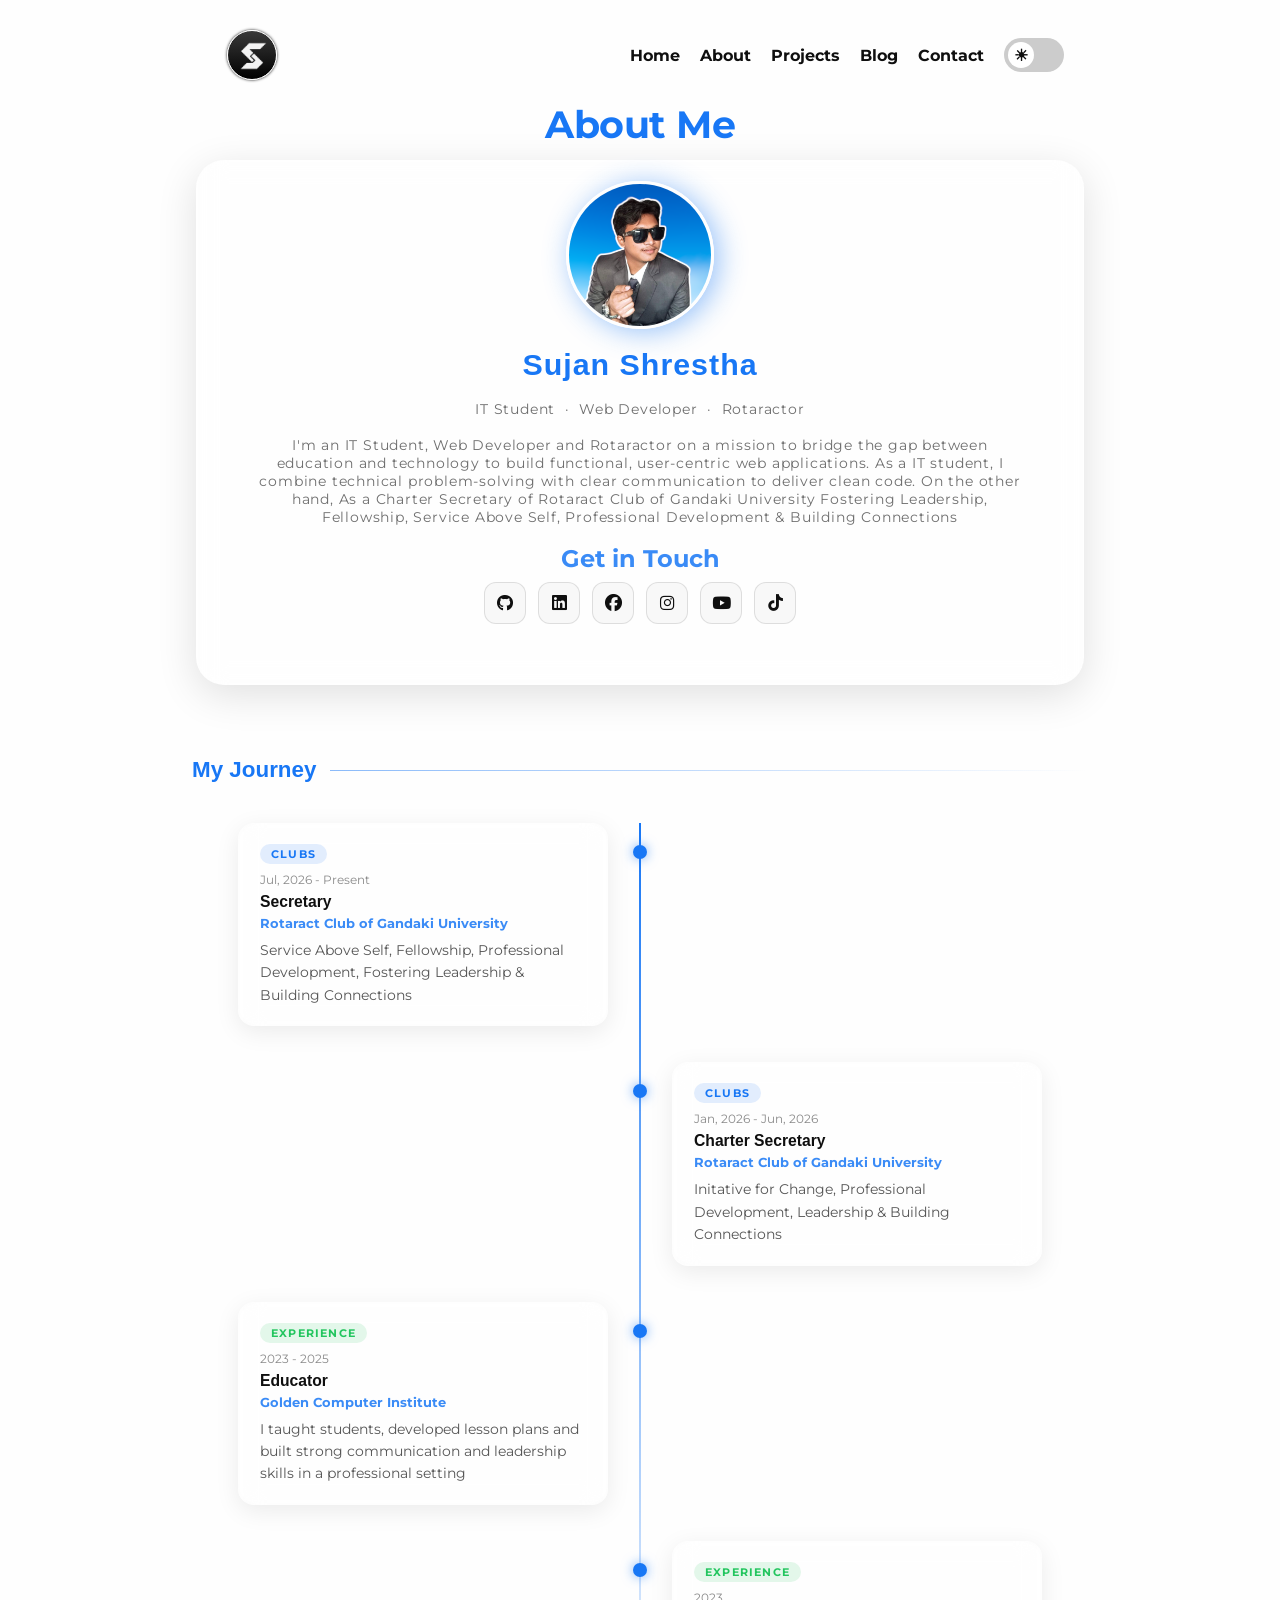
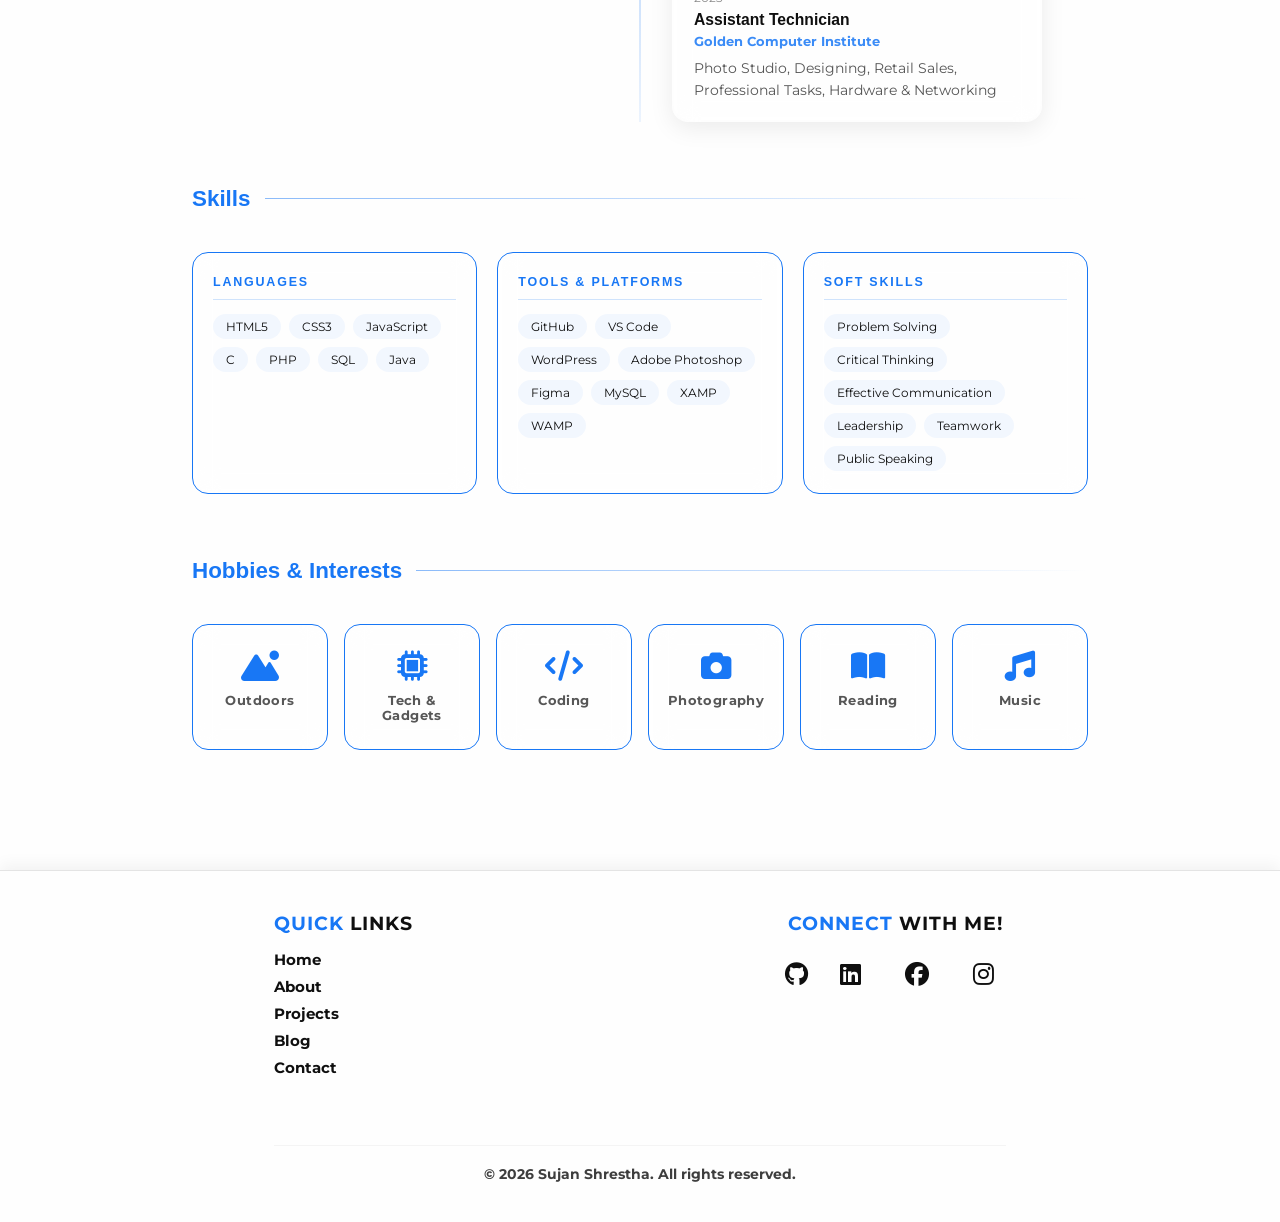
==== commit c44cddfc: "Bug Fixed !" ====
--- a/about.html
+++ b/about.html
@@ -142,7 +142,12 @@
             box-shadow: 0 6px 18px rgba(24, 119, 245, 0.28);
         }
 
-        .bio-socials .fa-github, .fa-instagram, .fa-linkedin, .fa-youtube, .fa-facebook, .fa-tiktok {
+        .bio-socials .fa-github,
+        .fa-instagram,
+        .fa-linkedin,
+        .fa-youtube,
+        .fa-facebook,
+        .fa-tiktok {
             padding: 12px;
         }
 
@@ -333,12 +338,12 @@
             padding: 22px 20px;
             transition: 0.3s ease;
         }
-        
-        .bio-skill-group:hover {            
+
+        .bio-skill-group:hover {
             box-shadow: 0 8px 24px rgba(24, 119, 245, 0.14);
             transform: translateY(-2px);
         }
-        
+
         .bio-skill-group h4 {
             font-family: Verdana, Geneva, Tahoma, sans-serif;
             font-size: 0.78rem;
@@ -392,7 +397,7 @@
             transition: all 0.3s ease;
             cursor: default;
         }
-        
+
         .bio-hobby-card:hover {
             box-shadow: 0 12px 28px rgba(24, 119, 245, 0.2);
             transform: translateY(-6px);
@@ -553,6 +558,31 @@
             .bio-section {
                 margin-top: 48px;
             }
+
+            .aboutHead {
+                margin-top: -100px;
+                text-align: center;
+                font-weight: bold;
+                font-size: 2.4rem;
+                color: var(--accent-blue);
+                letter-spacing: -0.5px;
+                margin-bottom: 15px;
+            }
+
+            .bio-socials {
+                display: flex;
+                flex-wrap: wrap;
+                gap: 6px;
+                justify-content: center;
+                margin-top: 6px;
+            }
+
+            .bio-tagline {
+                font-size: 12px;
+                opacity: 0.6;
+                letter-spacing: 0.8px;
+                margin: 0;
+            }
         }
     </style>
 </head>
@@ -573,8 +603,9 @@
                     <p class="bio-tagline">I'm an IT Student, Web Developer and Rotaractor on a mission to bridge the
                         gap between education and technology to build functional, user-centric web applications. As a
                         IT student, I combine technical problem-solving with clear communication to deliver clean code.
-                        On the other hand, As a Charter Secretary of Rotaract Club of Gandaki University Fostering Leadership, Fellowship, Service Above Self, Professional Development & Building Connections</p>
-                        <p class="GetInTouch">Get in Touch</p>
+                        On the other hand, As a Charter Secretary of Rotaract Club of Gandaki University Fostering
+                        Leadership, Fellowship, Service Above Self, Professional Development & Building Connections</p>
+                    <p class="GetInTouch">Get in Touch</p>
                     <div class="bio-socials">
                         <a href="https://github.com/sujanshresthaofficial" target="_blank" title="GitHub">
                             <i class="fa-brands fa-github"></i>
@@ -584,16 +615,16 @@
                         </a>
                         <a href="https://www.facebook.com/mr.sujanshrestha" target="_blank" title="Facebook">
                             <i class="fa-brands fa-facebook"></i>
-                        </a>                        
+                        </a>
                         <a href="https://www.instagram.com/sujanshresthaofficial" target="_blank" title="Instagram">
                             <i class="fa-brands fa-instagram"></i>
-                        </a>                        
+                        </a>
                         <a href="https://www.youtube.com/@sujannshrestha" target="_blank" title="YouTube">
                             <i class="fa-brands fa-youtube"></i>
-                        </a>  
+                        </a>
                         <a href="https://tiktok.com/@sujan...shrestha" target="_blank" title="TikTok">
                             <i class="fa-brands fa-tiktok"></i>
-                        </a>                      
+                        </a>
                     </div>
                 </div>
             </section>
@@ -872,7 +903,7 @@
 
             // Block Ctrl+Shift+J (Console)
             if (e.ctrlKey && e.shiftKey && e.keyCode == 'J'.charCodeAt(0)) return false;
-            
+
             // Block Ctrl+Shift+C (Inspect)
             if (e.ctrlKey && e.shiftKey && e.keyCode == 'C'.charCodeAt(0)) return false;
 
--- a/style.css
+++ b/style.css
@@ -1,10 +1,12 @@
+@import url('https://fonts.googleapis.com/css2?family=Montserrat+Alternates:ital,wght@0,100;0,200;0,300;0,400;0,500;0,600;0,700;0,800;0,900;1,100;1,200;1,300;1,400;1,500;1,600;1,700;1,800;1,900&family=Montserrat:ital,wght@0,100..900;1,100..900&display=swap');
+
 /* style.css */
 /* --- Global Reset & Design Foundations --- */
 * {
     margin: 0;
     padding: 0;
     box-sizing: border-box;
-    font-family: 'Segoe UI', Tahoma, Geneva, Verdana, sans-serif;
+    font-family: 'Montserrat', sans-serif;
 }
 
 :root {
@@ -178,7 +180,9 @@
 
 .footer-socials {
     display: flex;
+    font-size: 12px;
     gap: 20px;
+    align-items: center;
     justify-content: center;
     font-size: 1.5rem;
 }
@@ -201,6 +205,10 @@
     opacity: 0.8;
 }
 
+.color-blue {
+    color: var(--accent-blue);
+}
+
 
 /* --- Emergent & Vibrant Landing Styles --- */
 .hero-container {
@@ -218,8 +226,8 @@
 }
 
 .hero-content .name {
-    font-size: 3.4rem;
-    font-weight: 800;
+    font-size: 51px;
+    font-weight: bolder;
     color: var(--accent-blue);
     line-height: 1.2;
     margin: 15px 0 25px 0;
@@ -227,7 +235,7 @@
 }
 
 .hero-content .subName {
-    font-size: 1.3rem;
+    font-size: 17.5px;
     font-weight: 700;
     display: flex;
     align-items: center;
@@ -256,17 +264,20 @@
 
 .hero-content .intro {
     font-size: 1.05rem;
-    line-height: 1.7;
+    line-height: 24px;
+    letter-spacing: 0.3px;
     opacity: 0.85;
     margin-bottom: 35px;
 }
 
+
 .hero-cta-group {
     display: flex;
     gap: 15px;
 }
 
-.btn-primary, .btn-secondary {
+.btn-primary,
+.btn-secondary {
     padding: 12px 28px;
     border-radius: 30px;
     font-size: 14px;
@@ -426,23 +437,25 @@
 }
 
 .project-container {
+    text-align: center;
     display: flex;
     flex-wrap: wrap;
+    align-items: center;
     justify-content: center;
     gap: 40px;
     margin-top: 50px;
 }
 
 .project-card {
+    display: flex;
+    align-items: center;
+    justify-content: center;
+    flex-direction: column;
     position: relative;
     padding: 30px;
-    /* Soft Glassmorphism */
     background: rgba(255, 255, 255, 0.03);
     backdrop-filter: blur(12px);
-    -webkit-backdrop-filter: blur(12px);
     border: 1px solid rgba(255, 255, 255, 0.1);
-
-    /* Subtle glow instead of heavy shadow */
     box-shadow: 0 8px 32px 0 rgba(0, 0, 0, 0.3);
     border-radius: 20px;
     transition: all 0.4s cubic-bezier(0.175, 0.885, 0.32, 1.275);
@@ -450,7 +463,6 @@
     overflow: hidden;
 }
 
-/* Add a subtle shine effect to the top of the card */
 .project-card::before {
     content: "";
     position: absolute;
@@ -464,7 +476,6 @@
 
 .project-card:hover {
     transform: translateY(-10px);
-    /* Neon glow effect on hover */
     box-shadow: 0 15px 30px rgba(24, 119, 245, 0.4);
 }
 
@@ -494,6 +505,7 @@
     border-radius: 12px;
     padding: 10px 20px;
     font-size: 0.9rem;
+    font-weight: bold;
     letter-spacing: 0.5px;
     text-transform: uppercase;
     transition: all 0.3s ease;
@@ -649,6 +661,7 @@
     background: transparent;
     border: none;
     color: var(--accent-blue);
+    font-size: 0.92rem;
     font-weight: 700;
     cursor: pointer;
     display: inline-flex;
@@ -683,7 +696,8 @@
 .creative-modal-window {
     background: var(--bg-color);
     border: 1px solid var(--border-color);
-    padding: 40px;
+    font-size: 12px;
+    padding: 20px;
     border-radius: 24px;
     max-width: 600px;
     width: 90%;
@@ -746,7 +760,7 @@
     display: flex;
     justify-content: center;
     font-weight: bold;
-    font-size: 30px;
+    font-size: 24px;
 }
 
 .contactPageHead {
@@ -768,6 +782,7 @@
     box-shadow: 0 15px 35px rgba(0, 0, 0, 0.2), 0 0 15px rgba(24, 119, 245, 0.2);
     display: flex;
     flex-direction: column;
+    width: 400px;
     gap: 15px;
     transition: box-shadow 0.3s ease;
 }
@@ -867,7 +882,7 @@
 
 .warning-msg {
     margin-top: 5px;
-    margin-right: 45%;
+    margin-right: 40%;
     display: none;
     color: #ffa500;
     opacity: 0.8;
@@ -878,7 +893,7 @@
 
 .reach-msg {
     margin-top: 5px;
-    margin-right: 45%;
+    margin-right: 37%;
     display: none;
     color: #ff4d4d;
     opacity: 0.8;
@@ -1023,13 +1038,23 @@
     .hero-container {
         flex-direction: column-reverse;
         text-align: start;
+        padding: 20px;
+        display: flex;
+        justify-content: space-between;
+        align-items: center;
+        gap: 40px;
+        min-height: 75vh;
+    }
+
+    .vibrant-showcase-section {
+        padding: 25px;
+        background: var(--card-bg);
     }
 
     .header {
         flex-direction: column;
         gap: 20px;
         padding: 20px;
-        /* Tighter padding for mobile */
     }
 
     .logo {
@@ -1060,7 +1085,6 @@
         width: 280px;
         height: 100vh;
         border-radius: 1rem;
-        /* Glassmorphism Effect */
         background: rgba(255, 255, 255, 0.1);
         backdrop-filter: blur(15px);
         -webkit-backdrop-filter: blur(15px);
@@ -1102,19 +1126,35 @@
 
     .getInTouchh {
         height: 390px;
-        width: 475px;
-    }
-}
-
-    /* --- Smooth Cross Animation --- */
-    .menu-toggle.active .bar:nth-child(2) {
-        opacity: 0;
-    }
-
-    .menu-toggle.active .bar:nth-child(1) {
-        transform: translateY(9px) rotate(45deg);
-    }
-
-    .menu-toggle.active .bar:nth-child(3) {
-        transform: translateY(-9px) rotate(-45deg);
-    }+        width: 400px;
+    }
+
+    .footer-container {
+        margin: 0 auto;
+        display: flex;
+        flex-wrap: wrap;
+        align-items: center;
+        justify-content: center;
+        gap: 30px;
+        text-align: center;
+    }
+
+    .footer-links {
+        list-style: none;
+        padding: 0;
+        text-align: center;
+    }
+}
+
+/* --- Smooth Cross Animation --- */
+.menu-toggle.active .bar:nth-child(2) {
+    opacity: 0;
+}
+
+.menu-toggle.active .bar:nth-child(1) {
+    transform: translateY(9px) rotate(45deg);
+}
+
+.menu-toggle.active .bar:nth-child(3) {
+    transform: translateY(-9px) rotate(-45deg);
+}
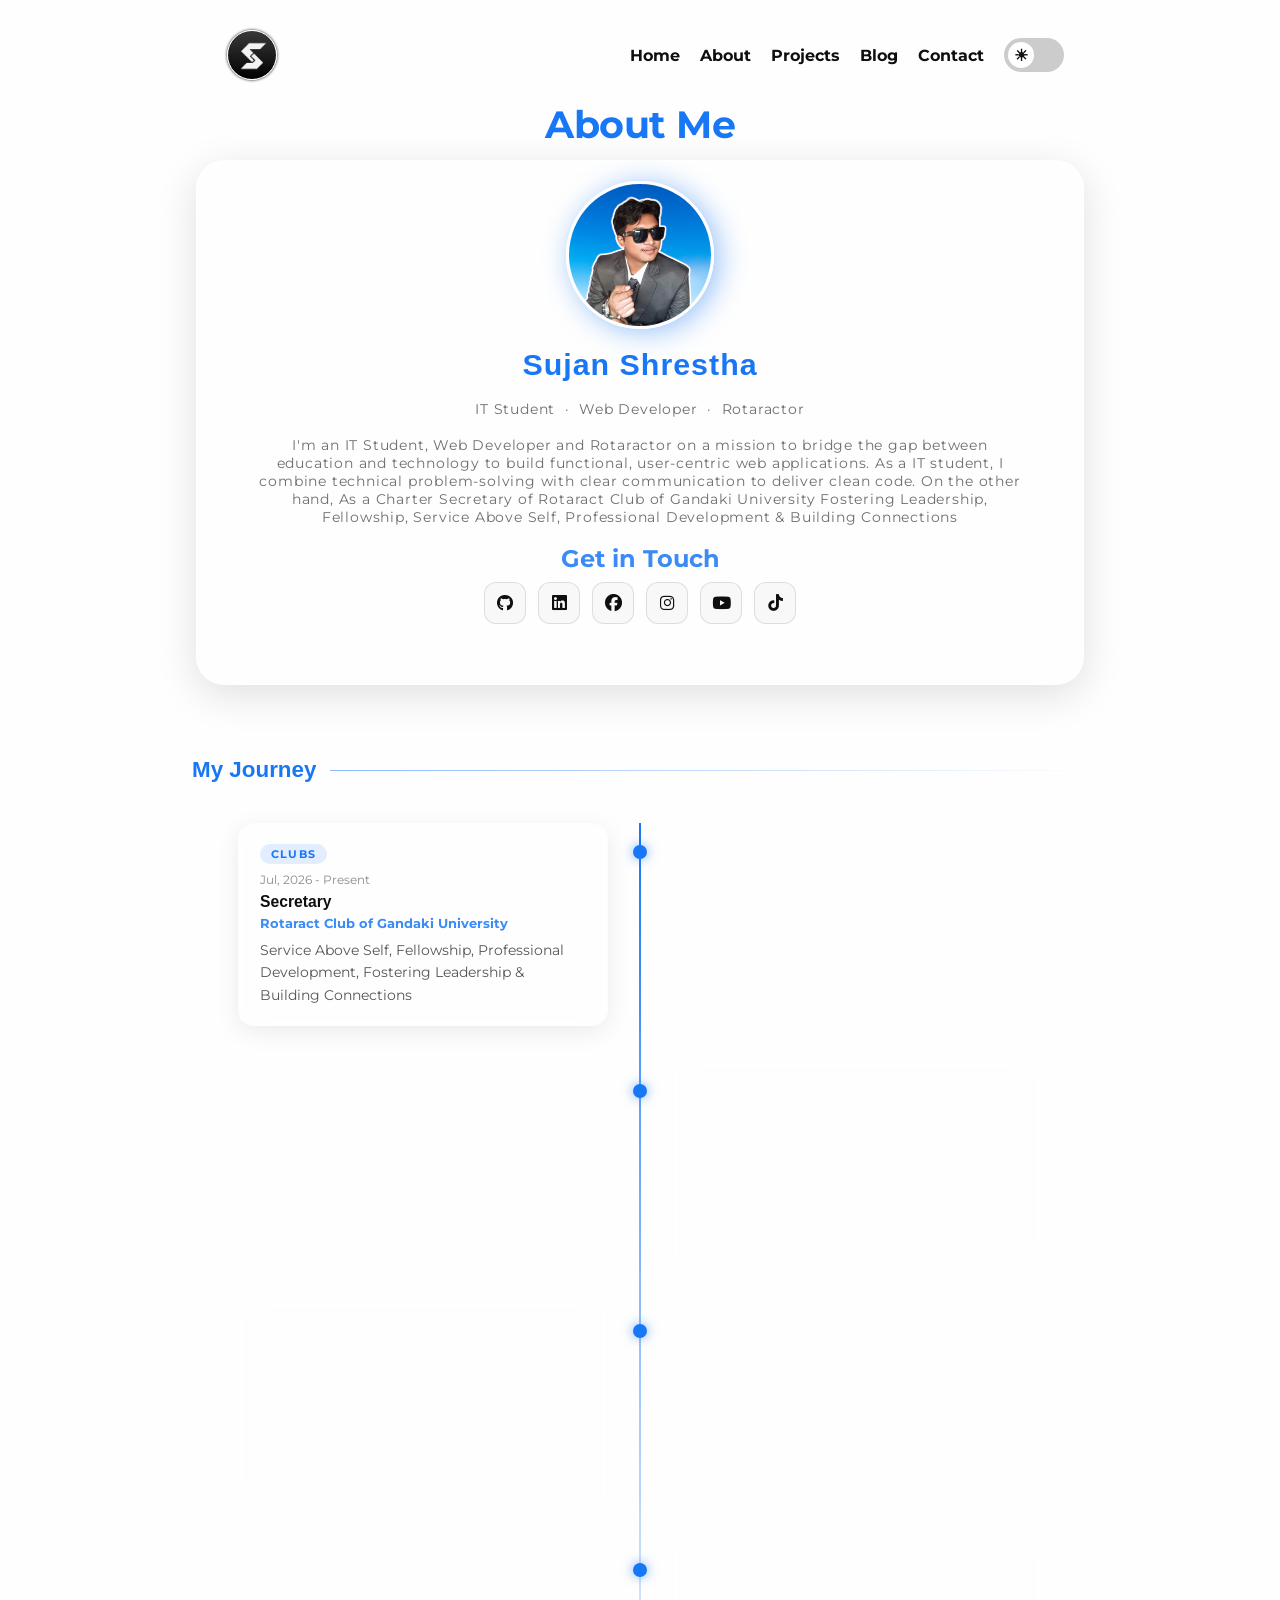
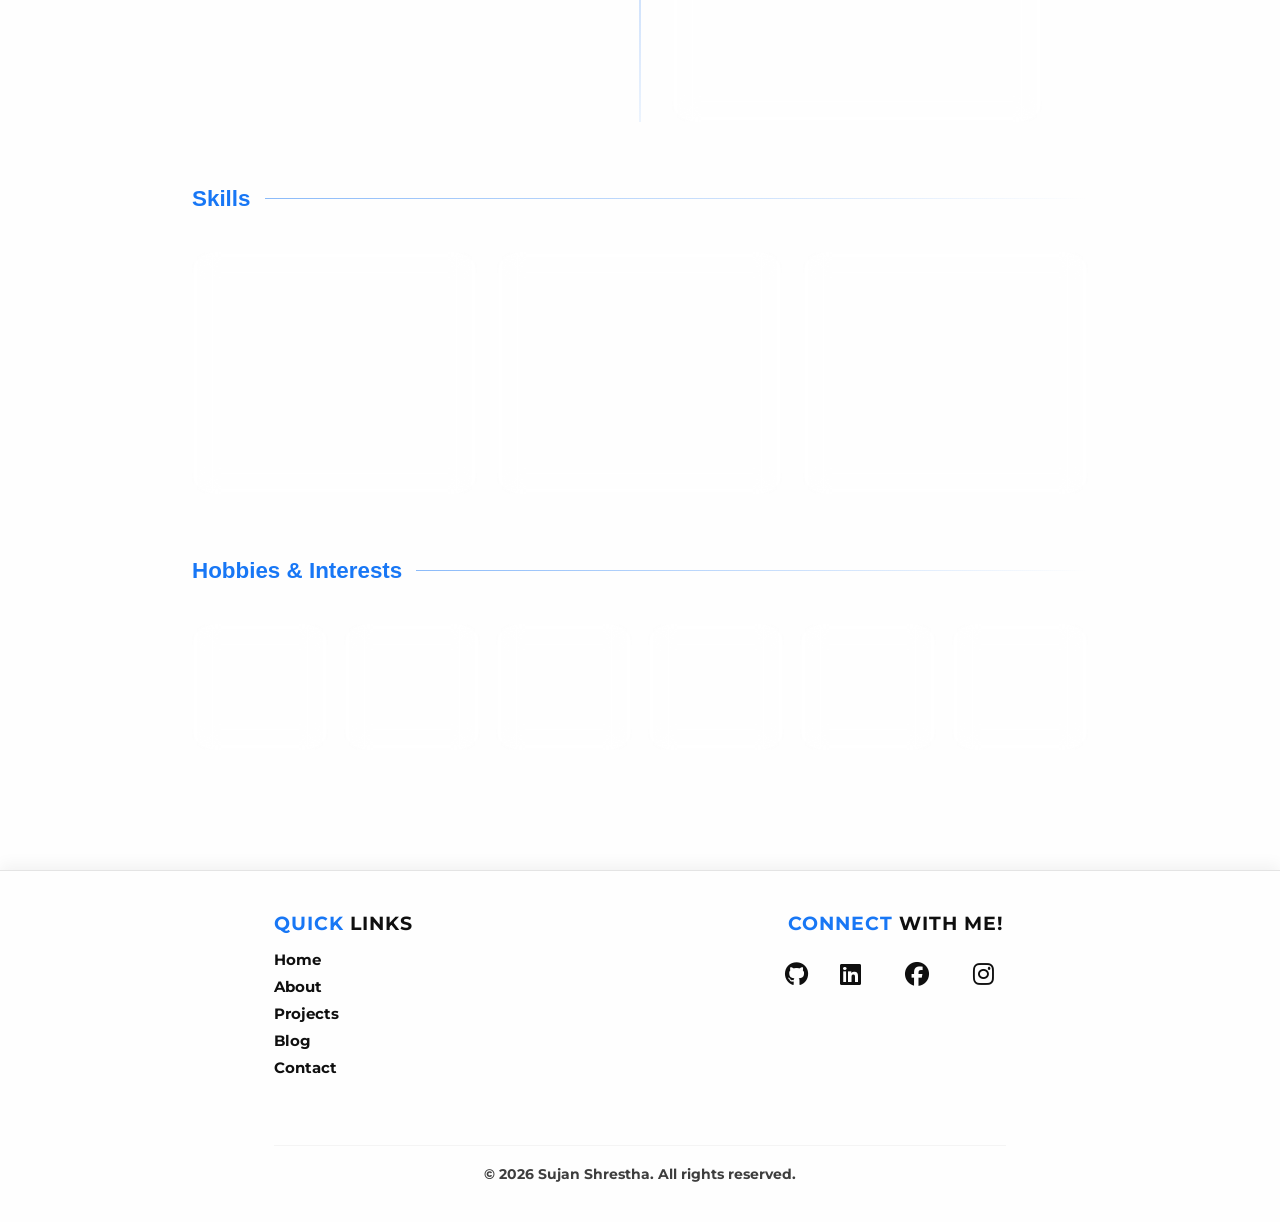
==== commit 9c4c2e97: "Social media update" ====
--- a/about.html
+++ b/about.html
@@ -622,7 +622,7 @@
                         <a href="https://www.youtube.com/@sujannshrestha" target="_blank" title="YouTube">
                             <i class="fa-brands fa-youtube"></i>
                         </a>
-                        <a href="https://tiktok.com/@sujan...shrestha" target="_blank" title="TikTok">
+                        <a href="https://tiktok.com/@iamsujanshrestha" target="_blank" title="TikTok">
                             <i class="fa-brands fa-tiktok"></i>
                         </a>
                     </div>
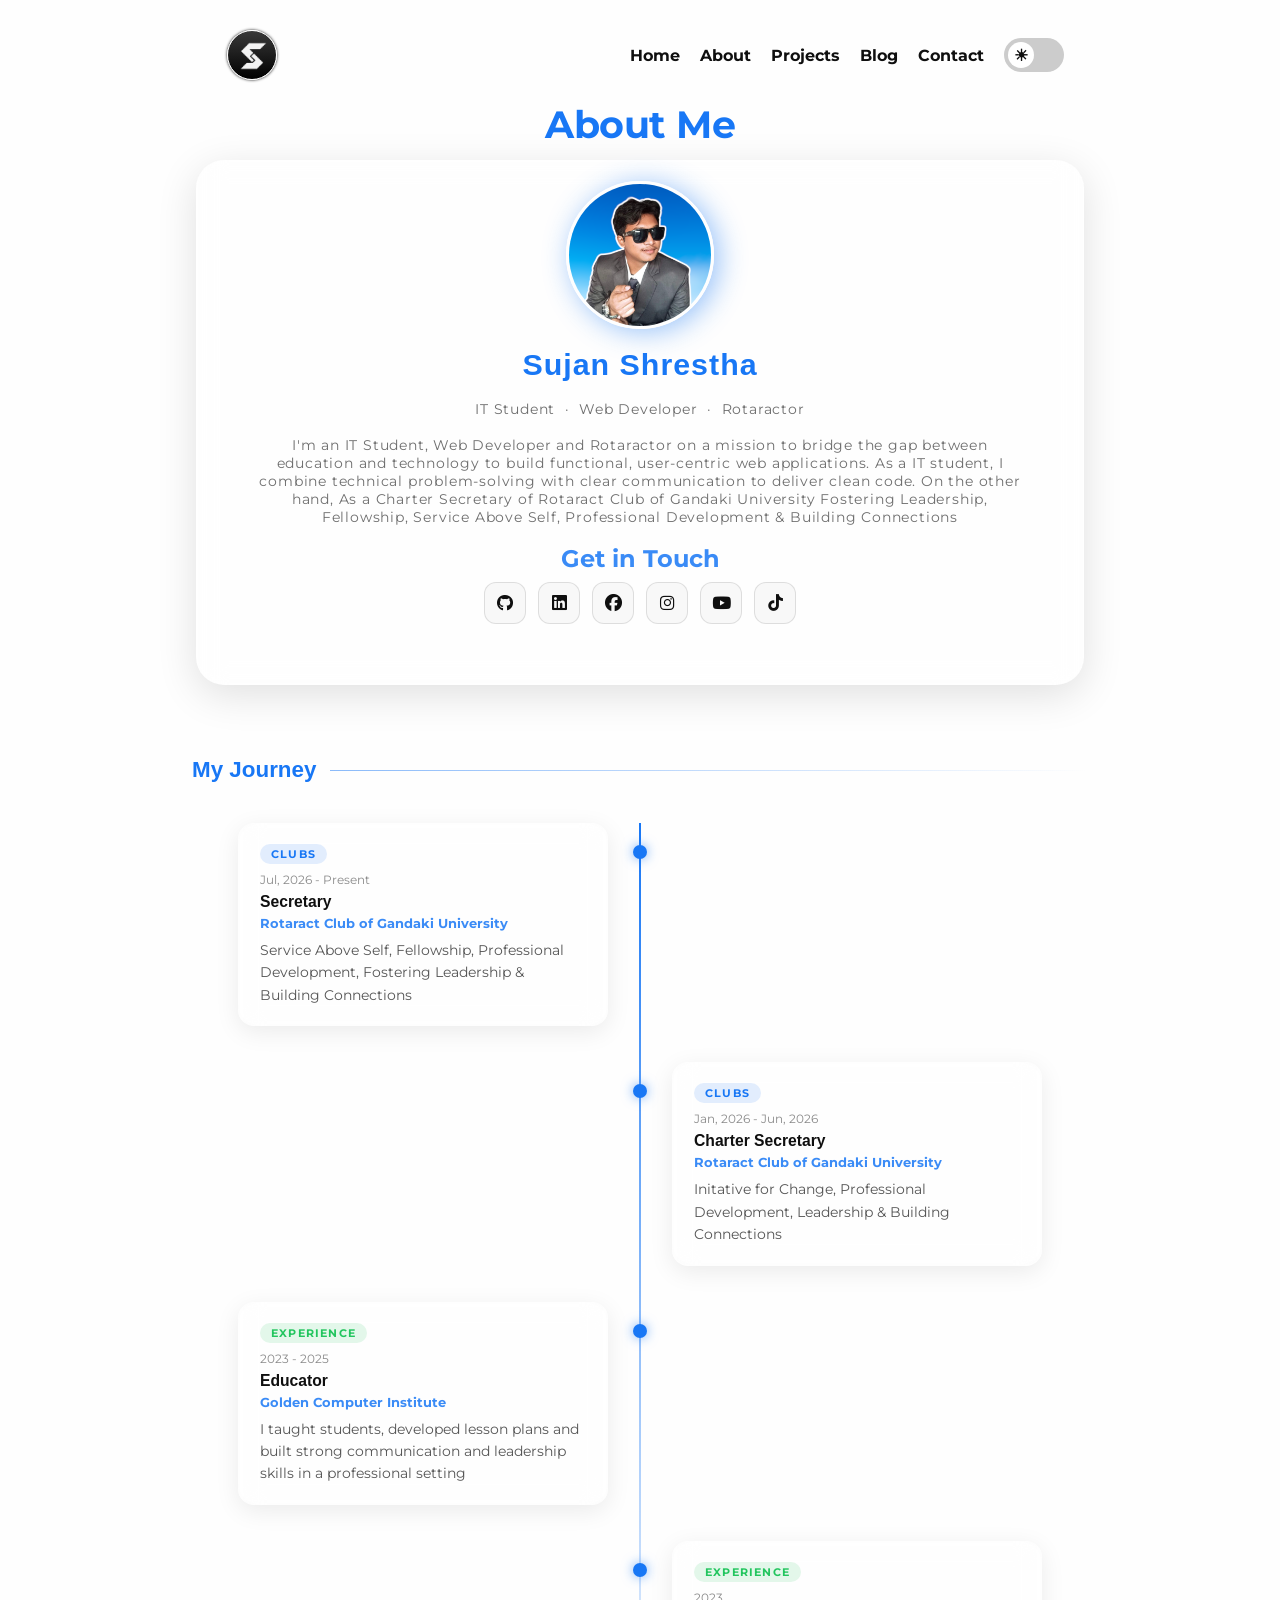
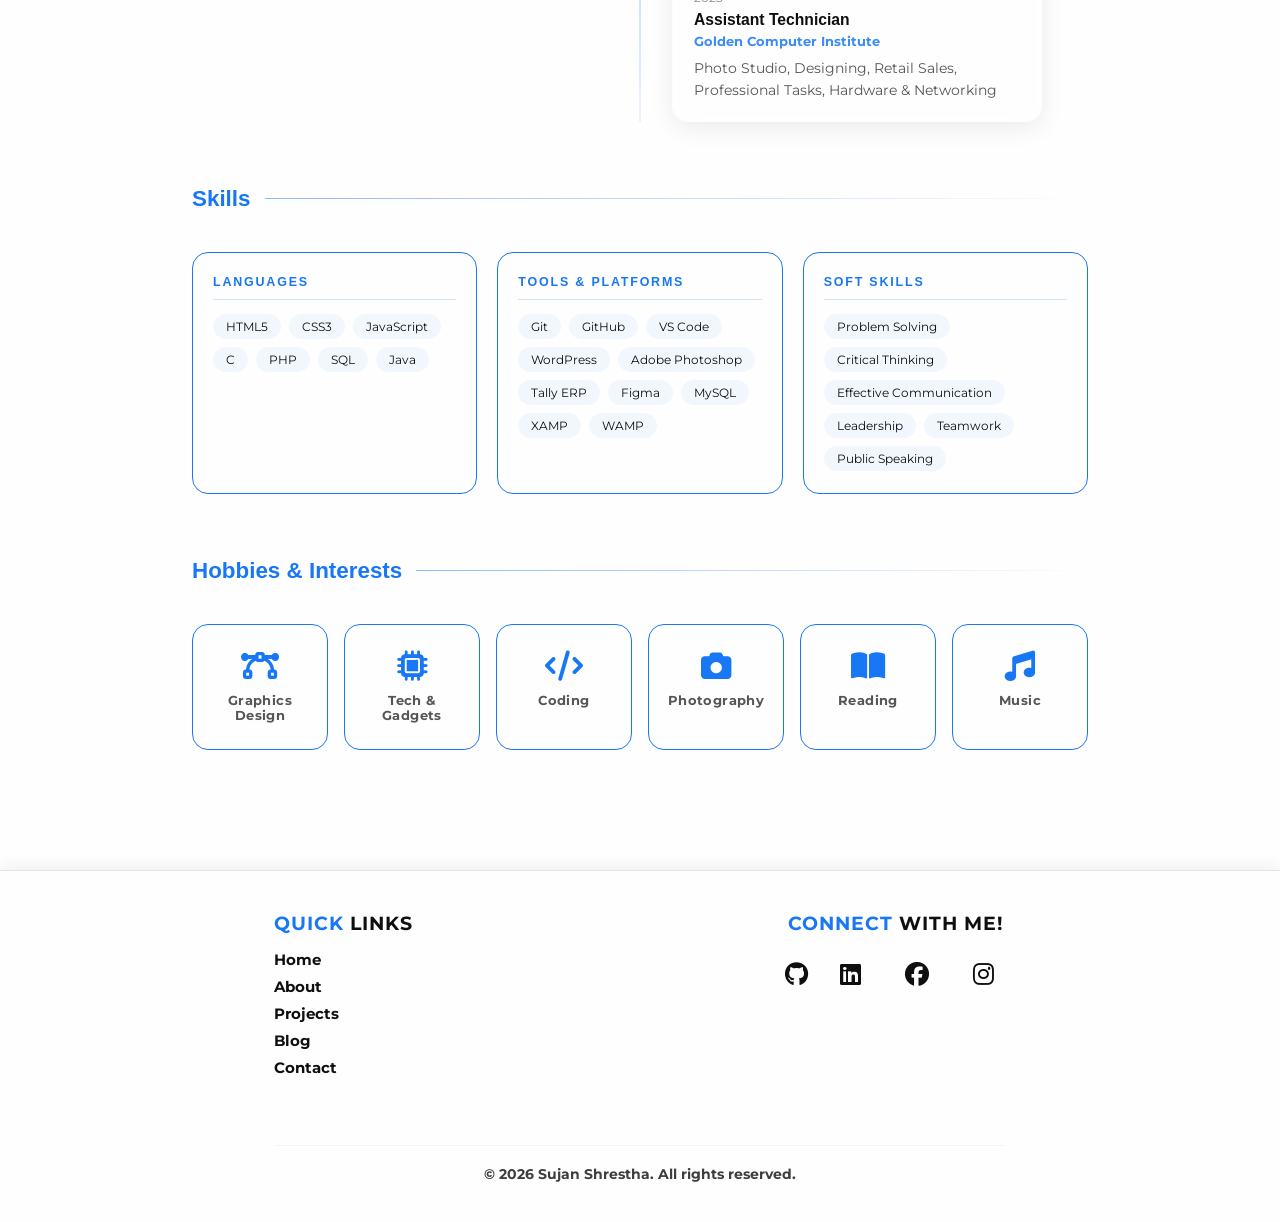
==== commit 18174d4b: "fix: remove content-blocking scripts, fix mobile menu bugs, and improve SEO - Remove disable-copy/ri" ====
--- a/about.html
+++ b/about.html
@@ -4,30 +4,44 @@
 <head>
     <meta charset="UTF-8">
     <meta name="viewport" content="width=device-width, initial-scale=1.0">
-    <title>About | Sujan Shrestha</title>
+    <title>About Sujan Shrestha | Bio, Education & Skills</title>
     <meta name="description"
-        content="Learn about Sujan Shrestha's education, work experience, technical training, and skills — from IT studies to web development and design.">
-    <meta name="robots" content="index, follow">
-    <link rel="canonical" href="https://ssujan.com.np/bio.html">
+        content="Learn about Sujan Shrestha's education, work experience, technical training and skills — an IT student and web developer from Nepal.">
+    <meta name="robots" content="index, follow, max-image-preview:large">
+    <meta name="author" content="Sujan Shrestha">
+    <link rel="canonical" href="https://ssujan.com.np/about.html">
 
     <meta property="og:type" content="profile">
-    <meta property="og:url" content="https://ssujan.com.np/bio.html">
+    <meta property="og:url" content="https://ssujan.com.np/about.html">
     <meta property="og:site_name" content="Sujan Shrestha">
-    <meta property="og:title" content="Sujan Shrestha | Bio, Education & Skills">
+    <meta property="og:title" content="About Sujan Shrestha | Bio, Education & Skills">
     <meta property="og:description"
-        content="Learn about Sujan Shrestha's education, work experience, technical training, and skills.">
+        content="Learn about Sujan Shrestha's education, work experience, technical training and skills — an IT student and web developer from Nepal.">
     <meta property="og:image" content="https://ssujan.com.np/assets/itssu.png">
+    <meta property="og:image:alt" content="Sujan Shrestha, IT student and web developer from Nepal">
+    <meta property="og:locale" content="en_US">
 
     <meta name="twitter:card" content="summary_large_image">
-    <meta name="twitter:url" content="https://ssujan.com.np/bio.html">
-    <meta name="twitter:title" content="Sujan Shrestha | Bio, Education & Skills">
+    <meta name="twitter:url" content="https://ssujan.com.np/about.html">
+    <meta name="twitter:title" content="About Sujan Shrestha | Bio, Education & Skills">
     <meta name="twitter:description"
-        content="Learn about Sujan Shrestha's education, work experience, technical training, and skills.">
+        content="Learn about Sujan Shrestha's education, work experience, technical training and skills — an IT student and web developer from Nepal.">
     <meta name="twitter:image" content="https://ssujan.com.np/assets/itssu.png">
 
     <link rel="icon" href="assets/newLogo.png">
     <link rel="stylesheet" href="style.css">
     <link rel="stylesheet" href="https://cdnjs.cloudflare.com/ajax/libs/font-awesome/6.5.1/css/all.min.css">
+    <script type="application/ld+json">
+    {
+      "@context": "https://schema.org",
+      "@type": "ProfilePage",
+      "url": "https://ssujan.com.np/about.html",
+      "name": "About Sujan Shrestha",
+      "inLanguage": "en",
+      "isPartOf": { "@id": "https://ssujan.com.np/#website" },
+      "mainEntity": { "@id": "https://ssujan.com.np/#person" }
+    }
+    </script>
     <style>
         /* --- Bio Page --- */
         .bio-main {
@@ -588,6 +602,9 @@
 </head>
 
 <body>
+    <script>
+        try { if (localStorage.getItem('theme') === 'dark-mode') document.body.classList.add('dark-mode'); } catch (e) { }
+    </script>
     <div class="wrapper">
         <div id="header-placeholder"></div>
 
@@ -607,22 +624,28 @@
                         Leadership, Fellowship, Service Above Self, Professional Development & Building Connections</p>
                     <p class="GetInTouch">Get in Touch</p>
                     <div class="bio-socials">
-                        <a href="https://github.com/sujanshresthaofficial" target="_blank" title="GitHub">
+                        <a href="https://github.com/sujanshresthaofficial" target="_blank" rel="noopener noreferrer"
+                            title="GitHub">
                             <i class="fa-brands fa-github"></i>
                         </a>
-                        <a href="https://www.linkedin.com/in/iamsujanshrestha" target="_blank" title="LinkedIn">
+                        <a href="https://www.linkedin.com/in/iamsujanshrestha" target="_blank" rel="noopener noreferrer"
+                            title="LinkedIn">
                             <i class="fa-brands fa-linkedin"></i>
                         </a>
-                        <a href="https://www.facebook.com/mr.sujanshrestha" target="_blank" title="Facebook">
+                        <a href="https://www.facebook.com/mr.sujanshrestha" target="_blank" rel="noopener noreferrer"
+                            title="Facebook">
                             <i class="fa-brands fa-facebook"></i>
                         </a>
-                        <a href="https://www.instagram.com/sujanshresthaofficial" target="_blank" title="Instagram">
+                        <a href="https://www.instagram.com/sujanshresthaofficial" target="_blank"
+                            rel="noopener noreferrer" title="Instagram">
                             <i class="fa-brands fa-instagram"></i>
                         </a>
-                        <a href="https://www.youtube.com/@sujannshrestha" target="_blank" title="YouTube">
+                        <a href="https://www.youtube.com/@sujannshrestha" target="_blank" rel="noopener noreferrer"
+                            title="YouTube">
                             <i class="fa-brands fa-youtube"></i>
                         </a>
-                        <a href="https://tiktok.com/@iamsujanshrestha" target="_blank" title="TikTok">
+                        <a href="https://tiktok.com/@iamsujanshrestha" target="_blank" rel="noopener noreferrer"
+                            title="TikTok">
                             <i class="fa-brands fa-tiktok"></i>
                         </a>
                     </div>
@@ -761,10 +784,12 @@
                     <div class="bio-skill-group">
                         <h4>Tools & Platforms</h4>
                         <div class="bio-pills">
+                            <span class="bio-pill">Git</span>
                             <span class="bio-pill">GitHub</span>
                             <span class="bio-pill">VS Code</span>
                             <span class="bio-pill">WordPress</span>
                             <span class="bio-pill">Adobe Photoshop</span>
+                            <span class="bio-pill">Tally ERP</span>
                             <span class="bio-pill">Figma</span>
                             <span class="bio-pill">MySQL</span>
                             <span class="bio-pill">XAMP</span>
@@ -791,10 +816,9 @@
             <section class="bio-section">
                 <h2 class="bio-section-title fade-up">Hobbies &amp; Interests</h2>
                 <div class="bio-hobbies-grid stagger">
-
                     <div class="bio-hobby-card">
-                        <i class="fa-solid fa-mountain-sun"></i>
-                        <span>Outdoors</span>
+                        <i class="fa-solid fa-bezier-curve"></i>
+                        <span>Graphics Design</span>
                     </div>
                     <div class="bio-hobby-card">
                         <i class="fa-solid fa-microchip"></i>
@@ -849,67 +873,6 @@
                 observer.observe(el);
             });
         })();
-
-        // 1. Disable Right-Click (Context Menu)
-        document.addEventListener('contextmenu', event => event.preventDefault());
-
-        // 2. Block Keyboard Shortcuts for Inspect Element and View Source
-        document.onkeydown = function (e) {
-            // Block F12 (DevTools) 
-            if (e.keyCode == 123) {
-                return false;
-            }
-
-            // Block Ctrl+Shift+I (Inspect)
-            if (e.ctrlKey && e.shiftKey && e.keyCode == 'I'.charCodeAt(0)) {
-                return false;
-            }
-
-            // Block Ctrl+Shift+J (Console)
-            if (e.ctrlKey && e.shiftKey && e.keyCode == 'J'.charCodeAt(0)) {
-                return false;
-            }
-
-            // Block Ctrl+Shift+C (Element Selector)
-            if (e.ctrlKey && e.shiftKey && e.keyCode == 'C'.charCodeAt(0)) {
-                return false;
-            }
-
-            // Block Ctrl+U (View Source)
-            if (e.ctrlKey && e.keyCode == 'U'.charCodeAt(0)) {
-                return false;
-            }
-        };
-
-        // 2. Disable Copy, Cut, and Paste
-        document.addEventListener('copy', (e) => {
-            e.preventDefault();
-            alert("Copying content is disabled!");
-        });
-        document.addEventListener('cut', (e) => e.preventDefault());
-
-        // 3. Block Keyboard Shortcuts
-        document.onkeydown = function (e) {
-            // Block F12
-            if (e.keyCode == 123) return false;
-
-            // Block Ctrl+C (Copy), Ctrl+V (Paste), Ctrl+X (Cut), Ctrl+A (Select All)
-            if (e.ctrlKey && (e.keyCode === 169 || e.keyCode === 86 || e.keyCode === 88 || e.keyCode === 65)) {
-                return false;
-            }
-
-            // Block Ctrl+Shift+I (Inspect)
-            if (e.ctrlKey && e.shiftKey && e.keyCode == 'I'.charCodeAt(0)) return false;
-
-            // Block Ctrl+Shift+J (Console)
-            if (e.ctrlKey && e.shiftKey && e.keyCode == 'J'.charCodeAt(0)) return false;
-
-            // Block Ctrl+Shift+C (Inspect)
-            if (e.ctrlKey && e.shiftKey && e.keyCode == 'C'.charCodeAt(0)) return false;
-
-            // Block Ctrl+U (View Source)
-            if (e.ctrlKey && e.keyCode == 'U'.charCodeAt(0)) return false;
-        };
     </script>
 </body>
 
--- a/style.css
+++ b/style.css
@@ -268,6 +268,7 @@
     letter-spacing: 0.3px;
     opacity: 0.85;
     margin-bottom: 35px;
+    text-align: justify;
 }
 
 
@@ -452,14 +453,14 @@
     justify-content: center;
     flex-direction: column;
     position: relative;
-    padding: 30px;
+    padding: 20px 0 20px 0;
     background: rgba(255, 255, 255, 0.03);
     backdrop-filter: blur(12px);
     border: 1px solid rgba(255, 255, 255, 0.1);
     box-shadow: 0 8px 32px 0 rgba(0, 0, 0, 0.3);
     border-radius: 20px;
     transition: all 0.4s cubic-bezier(0.175, 0.885, 0.32, 1.275);
-    width: auto;
+    width: 75vmin;
     overflow: hidden;
 }
 
@@ -479,6 +480,16 @@
     box-shadow: 0 15px 30px rgba(24, 119, 245, 0.4);
 }
 
+.project-card img {
+    padding: 5px;
+    width: 70vmin;
+    height: auto;
+    /* border: 1px dashed var(--accent-blue); */
+    border-radius: 15px;
+    margin-bottom: 15px;
+    transition: 0.4s ease-in-out;
+}
+
 .project-title {
     font-size: 1.5rem;
     margin-bottom: 12px;
@@ -490,7 +501,7 @@
     font-size: 0.95rem;
     opacity: 0.8;
     line-height: 1.5;
-    margin-bottom: 20px;
+    margin-bottom: 10px;
 }
 
 .project-link {
@@ -525,224 +536,6 @@
     background: rgba(15, 15, 15, 0.6);
     border: 1px solid rgba(255, 255, 255, 0.05);
 }
-
-
-
-
-
-
-
-/* --- Creative Platform & Poetry Hub Styles --- */
-.creative-main-container {
-    padding: 40px 8% 80px;
-    max-width: 1200px;
-    margin: 0 auto;
-}
-
-.creative-header-intro {
-    text-align: center;
-    margin-bottom: 50px;
-}
-
-.creative-header-intro h1 {
-    font-size: 2.5rem;
-    color: var(--accent-blue);
-    letter-spacing: -0.5px;
-    margin-bottom: 15px;
-}
-
-.creative-header-intro p {
-    font-size: 1.1rem;
-    opacity: 0.8;
-    max-width: 600px;
-    margin: 0 auto 30px;
-    line-height: 1.6;
-}
-
-.creative-filter-bar {
-    display: flex;
-    justify-content: center;
-    gap: 12px;
-}
-
-.filter-btn {
-    padding: 8px 22px;
-    border-radius: 20px;
-    border: 1px solid var(--border-color);
-    background: transparent;
-    color: var(--text-color);
-    cursor: pointer;
-    font-weight: 600;
-    transition: all var(--transition-speed);
-}
-
-.filter-btn.active,
-.filter-btn:hover {
-    background: var(--accent-blue);
-    color: #fff;
-    border-color: var(--accent-blue);
-}
-
-.creative-gallery-grid {
-    display: grid;
-    grid-template-columns: repeat(auto-fit, minmax(340px, 1fr));
-    gap: 30px;
-}
-
-.creative-post-card {
-    background: var(--card-bg);
-    border: 1px solid var(--border-color);
-    border-radius: 18px;
-    overflow: hidden;
-    display: flex;
-    flex-direction: column;
-}
-
-.post-media-box {
-    height: 200px;
-    position: relative;
-    overflow: hidden;
-}
-
-.post-media-box img {
-    width: 100%;
-    height: 100%;
-    object-fit: cover;
-    transition: transform var(--transition-speed);
-}
-
-.creative-post-card:hover .post-media-box img {
-    transform: scale(1.04);
-}
-
-.post-category-tag {
-    position: absolute;
-    top: 15px;
-    left: 15px;
-    background: var(--accent-blue);
-    color: #fff;
-    padding: 4px 14px;
-    font-size: 0.75rem;
-    font-weight: 700;
-    border-radius: 30px;
-    text-transform: uppercase;
-}
-
-.post-body-info {
-    padding: 25px;
-    display: flex;
-    flex-direction: column;
-    flex: 1;
-}
-
-.post-meta-timeline {
-    display: flex;
-    gap: 15px;
-    font-size: 0.8rem;
-    opacity: 0.6;
-    margin-bottom: 12px;
-}
-
-.post-body-info h3 {
-    font-size: 1.3rem;
-    margin-bottom: 10px;
-    line-height: 1.4;
-}
-
-.post-snippet-preview {
-    font-size: 0.92rem;
-    line-height: 1.6;
-    opacity: 0.8;
-    margin-bottom: 20px;
-    flex: 1;
-}
-
-.btn-read-more {
-    background: transparent;
-    border: none;
-    color: var(--accent-blue);
-    font-size: 0.92rem;
-    font-weight: 700;
-    cursor: pointer;
-    display: inline-flex;
-    align-items: center;
-    gap: 6px;
-    align-self: flex-start;
-}
-
-/* --- Elegant Reading Overlay Modal --- */
-.creative-modal-overlay {
-    position: fixed;
-    top: 0;
-    left: 0;
-    width: 100%;
-    height: 100%;
-    background: rgba(0, 0, 0, 0.6);
-    backdrop-filter: blur(5px);
-    display: flex;
-    align-items: center;
-    justify-content: center;
-    opacity: 0;
-    pointer-events: none;
-    transition: opacity var(--transition-speed);
-    z-index: 1000;
-}
-
-.creative-modal-overlay.active-target {
-    opacity: 1;
-    pointer-events: auto;
-}
-
-.creative-modal-window {
-    background: var(--bg-color);
-    border: 1px solid var(--border-color);
-    font-size: 12px;
-    padding: 20px;
-    border-radius: 24px;
-    max-width: 600px;
-    width: 90%;
-    max-height: 85vh;
-    overflow-y: auto;
-    position: relative;
-}
-
-.close-modal-trigger {
-    position: absolute;
-    top: 20px;
-    right: 25px;
-    font-size: 2rem;
-    cursor: pointer;
-    opacity: 0.6;
-}
-
-.close-modal-trigger:hover {
-    opacity: 1;
-}
-
-.modal-header-meta {
-    display: flex;
-    align-items: center;
-    gap: 15px;
-    margin-bottom: 15px;
-}
-
-.modal-divider {
-    border: none;
-    height: 1px;
-    background: var(--border-color);
-    margin: 20px 0;
-}
-
-.modal-text-content {
-    font-size: 1.05rem;
-    line-height: 1.8;
-    opacity: 0.9;
-}
-
-
-
-
-
 
 
 /* --- Contact Page --- */
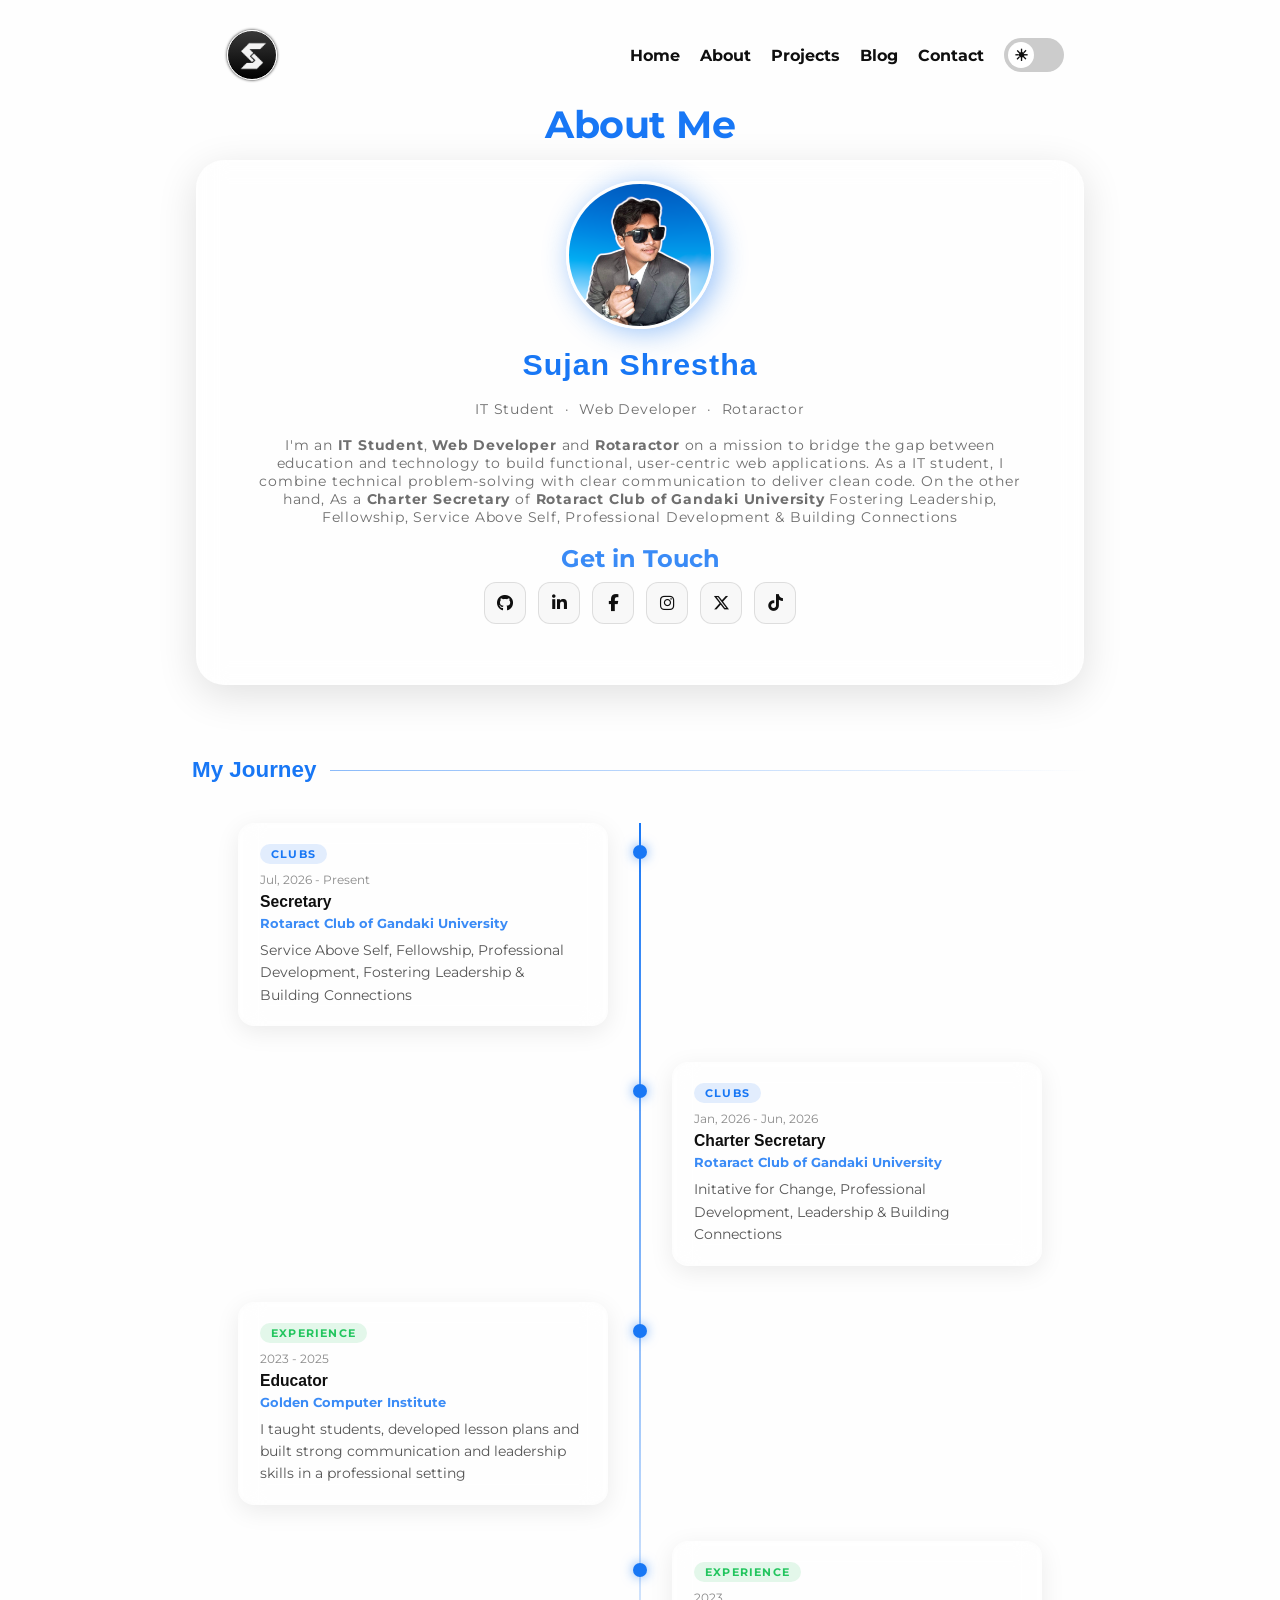
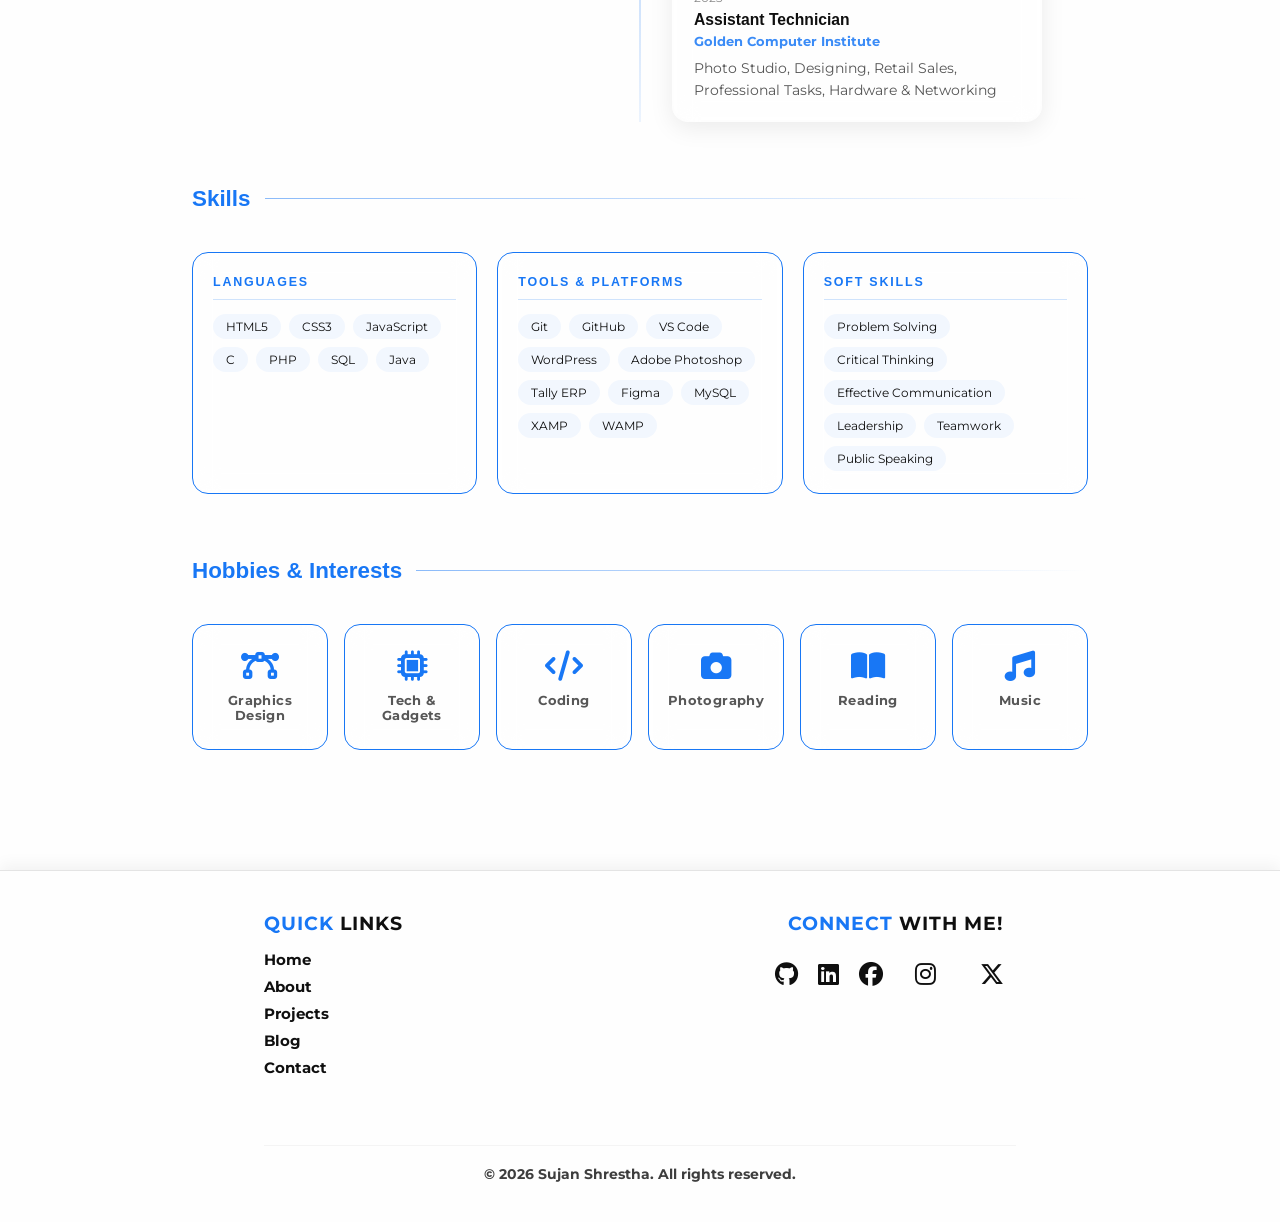
==== commit 02fc374e: "Fix: Blog Page & Contact Page" ====
--- a/about.html
+++ b/about.html
@@ -158,23 +158,23 @@
 
         .bio-socials .fa-github,
         .fa-instagram,
-        .fa-linkedin,
-        .fa-youtube,
-        .fa-facebook,
+        .fa-linkedin-in,
+        .fa-x-twitter,
+        .fa-facebook-f,
         .fa-tiktok {
             padding: 12px;
         }
 
-        .bio-socials .fa-facebook:hover {
-            color: var(--accent-blue);
-        }
-
-        .bio-socials .fa-linkedin:hover {
-            color: var(--accent-blue);
-        }
-
-        .bio-socials .fa-youtube:hover {
-            color: #ff0000;
+        .bio-socials .fa-facebook-f:hover {
+            color: var(--accent-blue);
+        }
+
+        .bio-socials .fa-linkedin-in:hover {
+            color: var(--accent-blue);
+        }
+
+        .bio-socials .fa-x-twitter:hover {
+            color: var(--text-color);
         }
 
         .bio-socials .fa-github:hover {
@@ -182,7 +182,15 @@
         }
 
         .bio-socials .fa-tiktok:hover {
-            color: var(--text-color);
+            padding: 4px;
+            background: linear-gradient(135deg,
+                    rgba(0, 242, 234, 1) 0%,
+                    rgba(0, 242, 234, 1) 35%,
+                    rgba(18, 18, 18, 1) 50%,
+                    rgba(254, 44, 85, 1) 65%,
+                    rgba(254, 44, 85, 1) 100%);
+            background-clip: text;
+            color: transparent;
         }
 
         .bio-socials .fa-instagram:hover {
@@ -617,10 +625,17 @@
                     </div>
                     <h1>Sujan Shrestha</h1>
                     <p class="bio-tagline">IT Student &nbsp;·&nbsp; Web Developer &nbsp;·&nbsp; Rotaractor</p>
-                    <p class="bio-tagline">I'm an IT Student, Web Developer and Rotaractor on a mission to bridge the
+                    <p class="bio-tagline">I'm an <strong style="cursor: pointer;"
+                            title="An IT student is an individual enrolled in an educational program or training course focused on learning how to manage, build, secure and troubleshoot computer systems, networks and software applications.">IT
+                            Student</strong>, <strong style="cursor: pointer;"
+                            title="A web developer is a programmer who builds and maintains websites and web applications.">Web
+                            Developer</strong> and <strong style="cursor: pointer;"
+                            title="A Rotaractor is a member of a Rotaract Club, which is a global network of young adults aged 18 and older dedicated to community service, leadership development and professional growth through Rotary International.">Rotaractor</strong> on a mission to bridge the
                         gap between education and technology to build functional, user-centric web applications. As a
                         IT student, I combine technical problem-solving with clear communication to deliver clean code.
-                        On the other hand, As a Charter Secretary of Rotaract Club of Gandaki University Fostering
+                        On the other hand, As a <strong style=" cursor: pointer;"
+                            title="A charter secretary of Rotaract is the founding officer responsible for recording meeting minutes, managing official club records and handling communication during the club's first year of establishment.">Charter
+                            Secretary</strong> of <strong style="cursor: pointer;" title="The Rotaract Club of Gandaki University is a youth-led organization under Rotary International that empowers university students through leadership training, professional development and community service.">Rotaract Club of Gandaki University</strong> Fostering
                         Leadership, Fellowship, Service Above Self, Professional Development & Building Connections</p>
                     <p class="GetInTouch">Get in Touch</p>
                     <div class="bio-socials">
@@ -630,19 +645,19 @@
                         </a>
                         <a href="https://www.linkedin.com/in/iamsujanshrestha" target="_blank" rel="noopener noreferrer"
                             title="LinkedIn">
-                            <i class="fa-brands fa-linkedin"></i>
+                            <i class="fa-brands fa-linkedin-in"></i>
                         </a>
                         <a href="https://www.facebook.com/mr.sujanshrestha" target="_blank" rel="noopener noreferrer"
                             title="Facebook">
-                            <i class="fa-brands fa-facebook"></i>
+                            <i class="fa-brands fa-facebook-f"></i>
                         </a>
                         <a href="https://www.instagram.com/sujanshresthaofficial" target="_blank"
                             rel="noopener noreferrer" title="Instagram">
                             <i class="fa-brands fa-instagram"></i>
                         </a>
-                        <a href="https://www.youtube.com/@sujannshrestha" target="_blank" rel="noopener noreferrer"
-                            title="YouTube">
-                            <i class="fa-brands fa-youtube"></i>
+                        <a href="https://www.x.com/@shrestha__sujan" target="_blank" rel="noopener noreferrer"
+                            title="Twitter">
+                            <i class="fa-brands fa-x-twitter"></i>
                         </a>
                         <a href="https://tiktok.com/@iamsujanshrestha" target="_blank" rel="noopener noreferrer"
                             title="TikTok">
--- a/style.css
+++ b/style.css
@@ -545,7 +545,12 @@
     align-items: center;
     justify-content: center;
     gap: 50px;
-    padding: 40px;
+    padding: 20px 40px;
+    min-height: 85vh;
+}
+
+.getInTouchh {
+    width: 70vh;
 }
 
 .with-contactSujanShrestha {
@@ -587,7 +592,7 @@
 
 form input {
     padding: 14px;
-    width: 330px;
+    width: 320px;
     border: 1px solid rgba(128, 128, 128, 0.3);
     border-radius: 12px;
     background: rgba(255, 255, 255, 0.05);
@@ -596,14 +601,10 @@
     transition: all 0.3s cubic-bezier(0.4, 0, 0.2, 1);
 }
 
-/* --- New Phone Input Layout Styles --- */
-
-/* Ensures the phone container stays the exact width of your other form inputs */
 .phone-row-wrapper {
-    width: 330px;
-}
-
-/* Replicates your form input style onto a unified container */
+    width: 320px;
+}
+
 .phone-container {
     display: flex;
     align-items: center;
@@ -653,8 +654,8 @@
 
 form textarea {
     padding: 14px;
-    min-width: 330px;
-    max-width: 330px;
+    min-width: 320px;
+    max-width: 320px;
     min-height: 50px;
     resize: none;
     field-sizing: content;
@@ -675,7 +676,7 @@
 
 .warning-msg {
     margin-top: 5px;
-    margin-right: 40%;
+    margin-right: 38%;
     display: none;
     color: #ffa500;
     opacity: 0.8;
@@ -686,7 +687,7 @@
 
 .reach-msg {
     margin-top: 5px;
-    margin-right: 37%;
+    margin-right: 35%;
     display: none;
     color: #ff4d4d;
     opacity: 0.8;
@@ -917,9 +918,40 @@
         background-color: var(--text-color);
     }
 
+    .contact-getInTouch {
+        padding: 0;
+        gap: 0;
+    }
+
     .getInTouchh {
-        height: 390px;
-        width: 400px;
+        width: 100%;
+    }
+
+    .contact {
+        width: 360px;
+        overflow: hidden;
+        display: flex;
+        flex-wrap: wrap;
+        align-items: center;
+        justify-content: center;
+    }
+
+    form {
+        width: 100%;
+        padding: 20px 0;
+    }
+
+    form input {
+        width: 320px;
+    }
+
+    .phone-row-wrapper {
+        width: 320px;
+    }
+
+    form textarea {
+        min-width: 320px;
+        max-width: 320px;
     }
 
     .footer-container {
